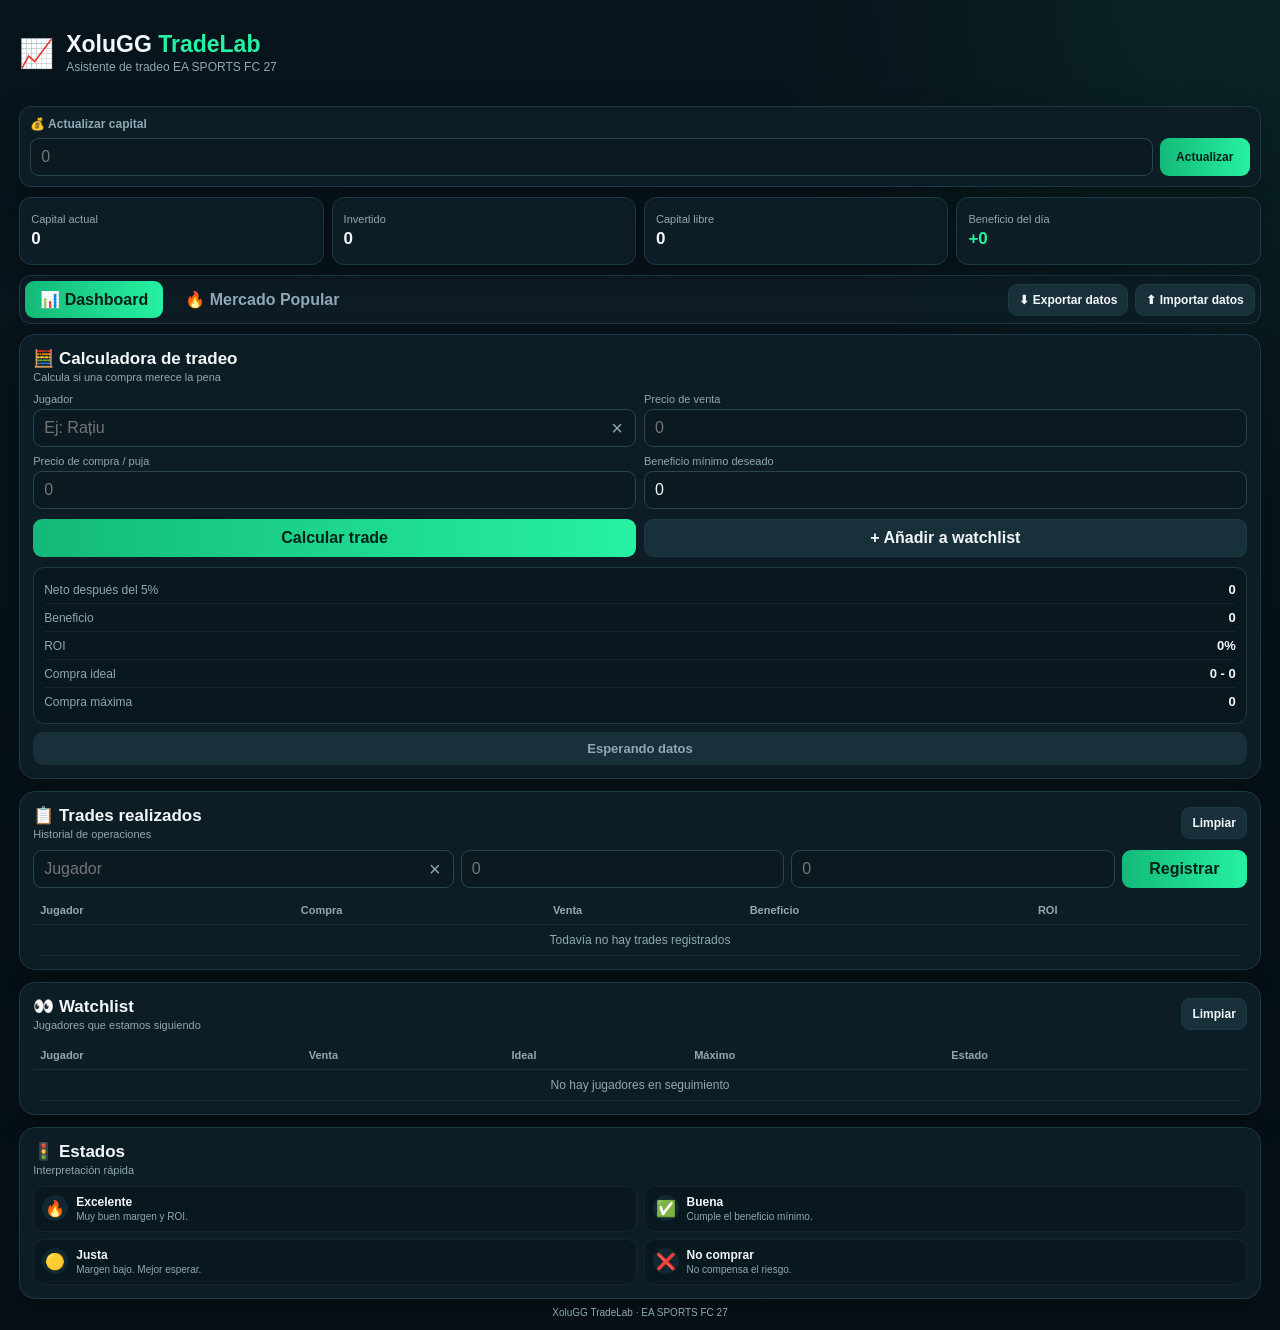
==== index.html @ e6f83484 "Build popular players market catalog" ====
<!DOCTYPE html>
<html lang="es">

<head>
  <meta charset="UTF-8" />

  <meta
    name="viewport"
    content="width=device-width, initial-scale=1.0"
  />

  <title>XoluGG TradeLab</title>

  <link
    rel="stylesheet"
    href="style.css?v=7"
  />
</head>

<body>

  <div class="app">

    <!-- =====================================================
         HEADER
    ====================================================== -->

    <header class="topbar">

      <div class="brand">

        <div class="brand-icon">
          📈
        </div>

        <div>

          <h1>
            XoluGG
            <span>TradeLab</span>
          </h1>

          <p>
            Asistente de tradeo EA SPORTS FC 27
          </p>

        </div>

      </div>


      <div class="topbar-right">

        <!-- CAPITAL RÁPIDO -->

        <div class="quick-capital-card">

          <div class="quick-capital-title">
            💰 Actualizar capital
          </div>

          <div class="quick-capital-form">

            <input
              type="number"
              id="nuevoCapital"
              placeholder="0"
              min="0"
            />

            <button
              id="btnActualizarCapital"
              class="small-primary"
              type="button"
            >
              Actualizar
            </button>

          </div>

        </div>


        <!-- RESUMEN CAPITAL -->

        <div class="capital-summary">

          <div class="summary-card">

            <span class="summary-label">
              Capital actual
            </span>

            <strong id="capitalActual">
              0
            </strong>

          </div>


          <div class="summary-card">

            <span class="summary-label">
              Invertido
            </span>

            <strong id="capitalInvertido">
              0
            </strong>

          </div>


          <div class="summary-card">

            <span class="summary-label">
              Capital libre
            </span>

            <strong id="capitalLibre">
              0
            </strong>

          </div>


          <div class="summary-card profit">

            <span class="summary-label">
              Beneficio del día
            </span>

            <strong id="beneficioDia">
              +0
            </strong>

          </div>

        </div>

      </div>

    </header>


    <!-- =====================================================
         NAVEGACIÓN
    ====================================================== -->

    <nav class="main-navigation">

      <button
        class="nav-tab active"
        data-section="dashboardSection"
        type="button"
      >
        📊 Dashboard
      </button>


      <button
        class="nav-tab"
        data-section="metaPlayersSection"
        type="button"
      >
        🔥 Mercado Popular
      </button>


      <div class="backup-actions">

        <button
          id="btnExportBackup"
          class="small-button"
          type="button"
        >
          ⬇ Exportar datos
        </button>


        <button
          id="btnImportBackup"
          class="small-button"
          type="button"
        >
          ⬆ Importar datos
        </button>


        <input
          type="file"
          id="backupFileInput"
          accept=".json,application/json"
          hidden
        />

      </div>

    </nav>


    <!-- =====================================================
         DASHBOARD
    ====================================================== -->

    <main
      id="dashboardSection"
      class="app-section active-section"
    >

      <div class="dashboard">


        <!-- =================================================
             COLUMNA IZQUIERDA
        ================================================== -->

        <section class="column left-column">


          <!-- CALCULADORA -->

          <section class="panel calculator-panel">

            <div class="panel-title">

              <h2>
                🧮 Calculadora de tradeo
              </h2>

              <span>
                Calcula si una compra merece la pena
              </span>

            </div>


            <div class="form-grid">


              <div class="field">

                <label for="jugador">
                  Jugador
                </label>

                <div class="player-input-wrapper">
                  <input
                  type="text"
                  id="jugador"
                  placeholder="Ej: Rațiu"
                />
                  <button type="button" class="clear-player-button"
                    data-clear-player="jugador" title="Limpiar jugador"
                    aria-label="Limpiar jugador">×</button>
                </div>

              </div>


              <div class="field">

                <label for="precioVenta">
                  Precio de venta
                </label>

                <input
                  type="number"
                  id="precioVenta"
                  placeholder="0"
                  min="0"
                />

              </div>


              <div class="field">

                <label for="precioCompra">
                  Precio de compra / puja
                </label>

                <input
                  type="number"
                  id="precioCompra"
                  placeholder="0"
                  min="0"
                />

              </div>


              <div class="field">

                <label for="beneficioMinimo">
                  Beneficio mínimo deseado
                </label>

                <input
                  type="number"
                  id="beneficioMinimo"
                  value="0"
                  placeholder="0"
                  min="0"
                />

              </div>

            </div>


            <div class="calc-actions">

              <button
                id="btnCalcular"
                class="primary-button"
                type="button"
              >
                Calcular trade
              </button>


              <button
                id="btnAgregarWatchlist"
                class="secondary-button"
                type="button"
              >
                + Añadir a watchlist
              </button>

            </div>


            <!-- RESULTADOS -->

            <div class="results compact-results">

              <div class="result-row">

                <span>
                  Neto después del 5%
                </span>

                <strong id="resultadoNeto">
                  0
                </strong>

              </div>


              <div class="result-row">

                <span>
                  Beneficio
                </span>

                <strong id="resultadoBeneficio">
                  0
                </strong>

              </div>


              <div class="result-row">

                <span>
                  ROI
                </span>

                <strong id="resultadoROI">
                  0%
                </strong>

              </div>


              <div class="result-row">

                <span>
                  Compra ideal
                </span>

                <strong id="resultadoIdeal">
                  0 - 0
                </strong>

              </div>


              <div class="result-row">

                <span>
                  Compra máxima
                </span>

                <strong id="resultadoMaximo">
                  0
                </strong>

              </div>

            </div>


            <div
              id="estadoTrade"
              class="trade-status neutral"
            >
              Esperando datos
            </div>

          </section>


          <!-- HISTORIAL -->

          <section class="panel history-panel">

            <div class="panel-title horizontal">


              <div>

                <h2>
                  📋 Trades realizados
                </h2>

                <span>
                  Historial de operaciones
                </span>

              </div>


              <button
                id="btnLimpiarHistorial"
                class="small-button"
                type="button"
              >
                Limpiar
              </button>

            </div>


            <div class="trade-form compact-trade-form">

              <div class="player-input-wrapper">
                  <input
                type="text"
                id="tradeJugador"
                placeholder="Jugador"
              />
                  <button type="button" class="clear-player-button"
                    data-clear-player="tradeJugador" title="Limpiar jugador"
                    aria-label="Limpiar jugador">×</button>
                </div>


              <input
                type="number"
                id="tradeCompra"
                placeholder="0"
                min="0"
              />


              <input
                type="number"
                id="tradeVenta"
                placeholder="0"
                min="0"
              />


              <button
                id="btnRegistrarTrade"
                class="primary-button"
                type="button"
              >
                Registrar
              </button>

            </div>


            <div class="table-wrapper compact-table">

              <table>

                <thead>

                  <tr>

                    <th>
                      Jugador
                    </th>

                    <th>
                      Compra
                    </th>

                    <th>
                      Venta
                    </th>

                    <th>
                      Beneficio
                    </th>

                    <th>
                      ROI
                    </th>

                    <th></th>

                  </tr>

                </thead>


                <tbody id="historialBody">
                </tbody>

              </table>

            </div>

          </section>

        </section>


        <!-- =================================================
             COLUMNA DERECHA
        ================================================== -->

        <section class="column right-column">


          <!-- WATCHLIST -->

          <section class="panel watchlist-panel">

            <div class="panel-title horizontal">


              <div>

                <h2>
                  👀 Watchlist
                </h2>

                <span>
                  Jugadores que estamos siguiendo
                </span>

              </div>


              <button
                id="btnLimpiarWatchlist"
                class="small-button"
                type="button"
              >
                Limpiar
              </button>

            </div>


            <div class="table-wrapper compact-table">

              <table>

                <thead>

                  <tr>

                    <th>
                      Jugador
                    </th>

                    <th>
                      Venta
                    </th>

                    <th>
                      Ideal
                    </th>

                    <th>
                      Máximo
                    </th>

                    <th>
                      Estado
                    </th>

                    <th></th>

                  </tr>

                </thead>


                <tbody id="watchlistBody">
                </tbody>

              </table>

            </div>

          </section>


          <!-- LEYENDA -->

          <section class="panel legend-panel">

            <div class="panel-title">

              <h2>
                🚦 Estados
              </h2>

              <span>
                Interpretación rápida
              </span>

            </div>


            <div class="legend-grid">


              <div class="legend-item">

                <span class="legend-icon excellent">
                  🔥
                </span>

                <div>

                  <strong>
                    Excelente
                  </strong>

                  <p>
                    Muy buen margen y ROI.
                  </p>

                </div>

              </div>


              <div class="legend-item">

                <span class="legend-icon good">
                  ✅
                </span>

                <div>

                  <strong>
                    Buena
                  </strong>

                  <p>
                    Cumple el beneficio mínimo.
                  </p>

                </div>

              </div>


              <div class="legend-item">

                <span class="legend-icon fair">
                  🟡
                </span>

                <div>

                  <strong>
                    Justa
                  </strong>

                  <p>
                    Margen bajo. Mejor esperar.
                  </p>

                </div>

              </div>


              <div class="legend-item">

                <span class="legend-icon bad">
                  ❌
                </span>

                <div>

                  <strong>
                    No comprar
                  </strong>

                  <p>
                    No compensa el riesgo.
                  </p>

                </div>

              </div>

            </div>

          </section>

        </section>

      </div>

    </main>


    <!-- =====================================================
         JUGADORES META
    ====================================================== -->

    <main
      id="metaPlayersSection"
      class="app-section hidden-section"
    >

      <section class="panel meta-players-panel">


        <!-- HEADER META -->

        <div class="meta-header">


          <div>

            <h2>
              🔥 Mercado Popular FC27
            </h2>

            <p>
              Catálogo de cartas populares con precios de referencia y seguimiento personal.
            </p>

          </div>


          <div class="meta-counter">

            <span>
              Cartas
            </span>

            <strong id="metaPlayersCount">
              0
            </strong>

          </div>

        </div>


        <!-- =================================================
             FILTROS
        ================================================== -->

        <div class="meta-filters">


          <!-- BUSCADOR -->

          <div class="meta-search">

            <label for="metaSearch">
              Buscar jugador
            </label>

            <input
              type="text"
              id="metaSearch"
              placeholder="Ej: Openda, Elanga, Rațiu..."
            />

          </div>


          <!-- POSICIÓN -->

          <div class="meta-filter">

            <label for="metaCategory">
              Posición
            </label>

            <select id="metaCategory">
              <option value="ALL">Todas</option>
              <option value="GK">GK</option>
              <option value="CB">CB</option>
              <option value="LB">LB</option>
              <option value="RB">RB</option>
              <option value="LWB">LWB</option>
              <option value="RWB">RWB</option>
              <option value="CDM">CDM</option>
              <option value="CM">CM</option>
              <option value="CAM">CAM</option>
              <option value="LM">LM</option>
              <option value="RM">RM</option>
              <option value="LW">LW</option>
              <option value="RW">RW</option>
              <option value="CF">CF</option>
              <option value="ST">ST</option>
            </select>

          </div>




          <!-- ORDENAR -->

          <div class="meta-filter">

            <label for="metaSort">
              Ordenar por
            </label>

            <select id="metaSort">
              <option value="popularity-desc">Popularidad: mayor → menor</option>
              <option value="popularity-asc">Popularidad: menor → mayor</option>
              <option value="price-asc">Precio: menor → mayor</option>
              <option value="price-desc">Precio: mayor → menor</option>
              <option value="rating-desc">Rating: mayor → menor</option>
              <option value="ovr-desc">OVR: mayor → menor</option>
              <option value="ovr-asc">OVR: menor → mayor</option>
              <option value="name-asc">Nombre: A → Z</option>
              <option value="name-desc">Nombre: Z → A</option>
              <option value="updated-desc">Actualización: más reciente</option>
            </select>

          </div>


          <!-- PRECIO MÁXIMO -->

          <div class="meta-filter">

            <label for="metaMaxPrice">
              Precio máximo
            </label>

            <input
              type="number"
              id="metaMaxPrice"
              placeholder="0"
              min="0"
            />

          </div>


          <!-- SOLO CON PRECIO -->

          <div class="meta-checkbox-filter">

            <label>

              <input
                type="checkbox"
                id="metaOnlyWithPrice"
              />

              Solo con precio

            </label>

          </div>


          <!-- LIMPIAR -->

          <button
            id="btnClearMetaFilters"
            class="small-button"
            type="button"
          >
            Limpiar filtros
          </button>

        </div>


        <!-- =================================================
             TABLA META
        ================================================== -->

        <div class="table-wrapper meta-table-wrapper">

          <table class="meta-table">

            <thead>
              <tr>
                <th>Jugador</th>
                <th>OVR</th>
                <th>Pos.</th>
                <th>Popularidad</th>
                <th>Rating</th>
                <th>Precio</th>
                <th>Compra ideal</th>
                <th>Máximo</th>
                <th>Actualizado</th>
                <th>Acciones</th>
              </tr>
            </thead>


            <tbody id="metaPlayersBody">

              <tr>

                <td
                  colspan="10"
                  style="
                    text-align:center;
                    color:#8fa8b3;
                  "
                >
                  Cargando cartas populares...
                </td>

              </tr>

            </tbody>

          </table>

        </div>

      </section>

    </main>


    <!-- =====================================================
         FOOTER
    ====================================================== -->

    <footer>

      XoluGG TradeLab
      ·
      EA SPORTS FC 27

    </footer>

  </div>


  <!-- =====================================================
       SCRIPTS
  ====================================================== -->

  <script src="players-data.js?v=1"></script>

  <script src="meta-players.js?v=5"></script>

  <script src="app.js?v=7"></script>


  <!-- =====================================================
       NAVEGACIÓN ENTRE PESTAÑAS
  ====================================================== -->

  <script>

    document.addEventListener(
      "DOMContentLoaded",
      () => {

        const tabs =
          document.querySelectorAll(
            ".nav-tab"
          );


        const sections =
          document.querySelectorAll(
            ".app-section"
          );


        tabs.forEach(
          (tab) => {

            tab.addEventListener(
              "click",
              () => {

                const targetId =
                  tab.dataset.section;


                tabs.forEach(
                  (item) => {

                    item.classList.remove(
                      "active"
                    );

                  }
                );


                sections.forEach(
                  (section) => {

                    section.classList.remove(
                      "active-section"
                    );

                    section.classList.add(
                      "hidden-section"
                    );

                  }
                );


                tab.classList.add(
                  "active"
                );


                const target =
                  document.getElementById(
                    targetId
                  );


                if (target) {

                  target.classList.remove(
                    "hidden-section"
                  );

                  target.classList.add(
                    "active-section"
                  );

                }

              }
            );

          }
        );

      }
    );

  </script>

</body>

</html>
---- style.css ----
:root {
  --bg: #061017;
  --bg-soft: #08171f;

  --panel: #0d1d26;
  --panel-2: #102832;
  --panel-3: #09171f;

  --border: #1a3a46;
  --border-soft: rgba(255, 255, 255, 0.07);

  --text: #f4f7f9;
  --muted: #8fa8b3;

  --green: #27f1a3;
  --green-dark: #13b979;
  --green-soft: rgba(39, 241, 163, 0.1);

  --yellow: #f1c84b;
  --red: #ff6565;
  --blue: #55aaff;

  --shadow: 0 8px 28px rgba(0, 0, 0, 0.24);

  --radius-lg: 16px;
  --radius-md: 12px;
  --radius-sm: 9px;
}


/* =========================================================
   RESET
========================================================= */

* {
  box-sizing: border-box;
}

html {
  scroll-behavior: smooth;
}

html,
body {
  margin: 0;
  padding: 0;
  min-height: 100%;
}

body {
  font-family:
    Inter,
    Arial,
    Helvetica,
    sans-serif;

  background:
    radial-gradient(
      circle at top right,
      rgba(39, 241, 163, 0.075),
      transparent 28%
    ),
    linear-gradient(
      180deg,
      #08141b 0%,
      #061016 100%
    );

  color: var(--text);

  overflow-x: hidden;
}

button,
input,
select {
  font: inherit;
}

button {
  cursor: pointer;
}


/* =========================================================
   APP
========================================================= */

.app {
  width: min(1600px, 97%);
  margin: 0 auto;
  padding: 12px 0 12px;
}


/* =========================================================
   HEADER
========================================================= */

.topbar {
  display: grid;

  grid-template-columns:
    280px
    1fr;

  gap: 12px;

  align-items: stretch;

  margin-bottom: 10px;
}


/* BRAND */

.brand {
  display: flex;

  align-items: center;

  gap: 12px;

  min-height: 82px;
}

.brand-icon {
  font-size: 28px;
}

.brand h1 {
  margin: 0;

  font-size: 23px;

  line-height: 1.05;
}

.brand h1 span {
  color: var(--green);
}

.brand p {
  margin: 4px 0 0;

  color: var(--muted);

  font-size: 12px;
}


/* HEADER RIGHT */

.topbar-right {
  display: grid;

  grid-template-columns:
    230px
    1fr;

  gap: 10px;
}


/* CAPITAL QUICK UPDATE */

.quick-capital-card {
  background: var(--panel);

  border: 1px solid var(--border);

  border-radius: var(--radius-md);

  padding: 10px;

  box-shadow: var(--shadow);

  display: flex;

  flex-direction: column;

  justify-content: center;
}

.quick-capital-title {
  font-size: 12px;

  color: var(--muted);

  font-weight: 700;

  margin-bottom: 7px;
}

.quick-capital-form {
  display: grid;

  grid-template-columns:
    1fr
    90px;

  gap: 7px;
}


/* CAPITAL SUMMARY */

.capital-summary {
  display: grid;

  grid-template-columns:
    repeat(4, minmax(115px, 1fr));

  gap: 8px;
}

.summary-card {
  background: var(--panel);

  border: 1px solid var(--border);

  border-radius: var(--radius-md);

  padding: 9px 11px;

  box-shadow: var(--shadow);

  min-height: 68px;

  display: flex;

  flex-direction: column;

  justify-content: center;
}

.summary-label {
  color: var(--muted);

  font-size: 11px;

  margin-bottom: 4px;
}

.summary-card strong {
  font-size: 17px;
}

.summary-card.profit strong {
  color: var(--green);
}


/* =========================================================
   MAIN NAVIGATION
========================================================= */

.main-navigation {
  display: flex;

  align-items: center;

  gap: 7px;

  margin-bottom: 10px;

  padding: 5px;

  border-radius: 12px;

  background: rgba(13, 29, 38, 0.88);

  border: 1px solid var(--border);
}

.nav-tab {
  border: 0;

  background: transparent;

  color: var(--muted);

  padding: 9px 15px;

  border-radius: 9px;

  font-weight: 700;

  transition:
    background 0.2s ease,
    color 0.2s ease,
    transform 0.2s ease;
}

.nav-tab:hover {
  color: var(--text);

  background: rgba(255, 255, 255, 0.04);
}

.nav-tab.active {
  color: #032116;

  background:
    linear-gradient(
      90deg,
      var(--green-dark),
      var(--green)
    );
}


/* =========================================================
   SECTIONS
========================================================= */

.app-section {
  width: 100%;
}

.hidden-section {
  display: none;
}

.active-section {
  display: block;
}


/* =========================================================
   DASHBOARD
========================================================= */

.dashboard {
  display: grid;

  grid-template-columns:
    1fr
    1.18fr;

  gap: 12px;
}

.column {
  display: grid;

  gap: 12px;

  align-content: start;
}


/* =========================================================
   PANELS
========================================================= */

.panel {
  background:
    rgba(13, 29, 38, 0.97);

  border:
    1px solid var(--border);

  border-radius:
    var(--radius-lg);

  padding: 13px;

  box-shadow:
    var(--shadow);
}

.panel-title {
  margin-bottom: 10px;
}

.panel-title.horizontal {
  display: flex;

  justify-content: space-between;

  align-items: center;

  gap: 10px;
}

.panel-title h2 {
  margin: 0;

  font-size: 17px;
}

.panel-title span {
  display: block;

  margin-top: 2px;

  color: var(--muted);

  font-size: 11px;
}


/* =========================================================
   FORM ELEMENTS
========================================================= */

.form-grid {
  display: grid;

  grid-template-columns:
    1fr
    1fr;

  gap: 8px;
}

.field {
  display: flex;

  flex-direction: column;

  gap: 4px;
}

.field label {
  font-size: 11px;

  color: var(--muted);
}

input,
select {
  width: 100%;

  height: 38px;

  padding: 8px 10px;

  border-radius: var(--radius-sm);

  border:
    1px solid #284652;

  background:
    #0b1921;

  color:
    var(--text);

  outline:
    none;

  transition:
    border 0.2s ease,
    box-shadow 0.2s ease;
}

input:focus,
select:focus {
  border-color:
    var(--green);

  box-shadow:
    0 0 0 3px rgba(39, 241, 163, 0.08);
}

select option {
  background:
    #0b1921;

  color:
    var(--text);
}


/* =========================================================
   BUTTONS
========================================================= */

.primary-button,
.secondary-button,
.small-button,
.small-primary {
  border: 0;

  border-radius:
    var(--radius-sm);

  font-weight: 700;

  transition:
    opacity 0.2s ease,
    transform 0.15s ease;
}

.primary-button:hover,
.secondary-button:hover,
.small-button:hover,
.small-primary:hover {
  opacity: 0.92;
}

.primary-button:active,
.secondary-button:active,
.small-button:active,
.small-primary:active {
  transform: scale(0.98);
}


.primary-button {
  background:
    linear-gradient(
      90deg,
      var(--green-dark),
      var(--green)
    );

  color:
    #032116;

  min-height:
    38px;

  padding:
    8px 12px;
}


.secondary-button {
  background:
    #17303a;

  color:
    var(--text);

  border:
    1px solid var(--border);

  min-height:
    38px;

  padding:
    8px 12px;
}


.small-button {
  background:
    #17303a;

  color:
    var(--text);

  border:
    1px solid var(--border);

  min-height:
    32px;

  padding:
    6px 10px;

  font-size:
    12px;
}


.small-primary {
  background:
    linear-gradient(
      90deg,
      var(--green-dark),
      var(--green)
    );

  color:
    #032116;

  min-height:
    38px;

  padding:
    7px 9px;

  font-size:
    12px;
}


/* =========================================================
   CALCULATOR
========================================================= */

.calc-actions {
  display: grid;

  grid-template-columns:
    1fr
    1fr;

  gap: 8px;

  margin-top: 10px;
}

.results {
  margin-top: 10px;

  background:
    var(--panel-3);

  border:
    1px solid var(--border);

  border-radius:
    11px;

  padding:
    8px 10px;
}

.result-row {
  display: flex;

  justify-content: space-between;

  align-items: center;

  gap: 15px;

  padding: 6px 0;

  border-bottom:
    1px solid rgba(255, 255, 255, 0.05);

  font-size:
    12px;
}

.result-row:last-child {
  border-bottom:
    0;
}

.result-row span {
  color:
    var(--muted);
}

.result-row strong {
  font-size:
    13px;
}


/* STATUS */

.trade-status {
  margin-top: 8px;

  padding: 9px;

  text-align: center;

  border-radius:
    10px;

  font-size:
    13px;

  font-weight:
    800;
}

.trade-status.neutral {
  background:
    #17303a;

  color:
    var(--muted);
}

.trade-status.excellent {
  background:
    rgba(39, 241, 163, 0.12);

  color:
    var(--green);

  border:
    1px solid rgba(39, 241, 163, 0.4);
}

.trade-status.good {
  background:
    rgba(72, 222, 147, 0.1);

  color:
    #58e59e;

  border:
    1px solid rgba(72, 222, 147, 0.35);
}

.trade-status.fair {
  background:
    rgba(241, 200, 75, 0.1);

  color:
    var(--yellow);

  border:
    1px solid rgba(241, 200, 75, 0.35);
}

.trade-status.bad {
  background:
    rgba(255, 101, 101, 0.1);

  color:
    var(--red);

  border:
    1px solid rgba(255, 101, 101, 0.35);
}


/* =========================================================
   TABLES
========================================================= */

.table-wrapper {
  width: 100%;

  overflow-x: auto;
}

.compact-table {
  max-height: 245px;

  overflow-y: auto;

  border-radius:
    9px;
}

table {
  width: 100%;

  border-collapse: collapse;

  min-width: 530px;
}

th,
td {
  text-align: left;

  padding: 8px 7px;

  border-bottom:
    1px solid var(--border-soft);

  font-size: 12px;

  white-space: nowrap;
}

th {
  color:
    var(--muted);

  font-size:
    11px;

  background:
    #0d1d26;

  position: sticky;

  top: 0;

  z-index: 2;
}

tbody tr {
  transition:
    background 0.15s ease;
}

tbody tr:hover {
  background:
    rgba(39, 241, 163, 0.035);
}


/* =========================================================
   HISTORY
========================================================= */

.compact-trade-form {
  display: grid;

  grid-template-columns:
    1.3fr
    1fr
    1fr
    125px;

  gap: 7px;

  margin-bottom:
    8px;
}


/* =========================================================
   LEGEND
========================================================= */

.legend-grid {
  display: grid;

  grid-template-columns:
    1fr
    1fr;

  gap:
    7px;
}

.legend-item {
  display: flex;

  align-items: flex-start;

  gap:
    8px;

  padding:
    8px;

  border-radius:
    10px;

  border:
    1px solid rgba(255, 255, 255, 0.05);

  background:
    var(--panel-3);
}

.legend-icon {
  width:
    26px;

  height:
    26px;

  display:
    grid;

  place-items:
    center;

  background:
    #102832;

  border-radius:
    50%;

  flex-shrink:
    0;
}

.legend-item strong {
  display:
    block;

  font-size:
    12px;

  margin-bottom:
    1px;
}

.legend-item p {
  margin:
    0;

  color:
    var(--muted);

  font-size:
    10px;

  line-height:
    1.3;
}


/* =========================================================
   META PLAYERS
========================================================= */

.meta-players-panel {
  min-height:
    calc(100vh - 160px);
}


/* HEADER */

.meta-header {
  display:
    flex;

  align-items:
    center;

  justify-content:
    space-between;

  gap:
    15px;

  margin-bottom:
    12px;
}

.meta-header h2 {
  margin:
    0;

  font-size:
    20px;
}

.meta-header p {
  margin:
    3px 0 0;

  color:
    var(--muted);

  font-size:
    12px;
}


/* COUNTER */

.meta-counter {
  min-width:
    100px;

  padding:
    8px 12px;

  border-radius:
    10px;

  background:
    var(--panel-3);

  border:
    1px solid var(--border);

  text-align:
    center;
}

.meta-counter span {
  display:
    block;

  color:
    var(--muted);

  font-size:
    10px;
}

.meta-counter strong {
  display:
    block;

  margin-top:
    2px;

  font-size:
    18px;

  color:
    var(--green);
}


/* FILTERS */

.meta-filters {
  display:
    grid;

  grid-template-columns:
    minmax(220px, 1.6fr)
    140px
    140px
    145px
    auto
    110px;

  gap:
    8px;

  align-items:
    end;

  padding:
    10px;

  margin-bottom:
    10px;

  border-radius:
    11px;

  background:
    var(--panel-3);

  border:
    1px solid var(--border);
}

.meta-search,
.meta-filter {
  display:
    flex;

  flex-direction:
    column;

  gap:
    4px;
}

.meta-search label,
.meta-filter label {
  color:
    var(--muted);

  font-size:
    10px;
}

.meta-checkbox-filter {
  display:
    flex;

  align-items:
    center;

  height:
    38px;

  padding:
    0 6px;
}

.meta-checkbox-filter label {
  display:
    flex;

  align-items:
    center;

  gap:
    6px;

  color:
    var(--muted);

  font-size:
    11px;

  cursor:
    pointer;
}

.meta-checkbox-filter input {
  width:
    15px;

  height:
    15px;
}


/* META TABLE */

.meta-table-wrapper {
  max-height:
    calc(100vh - 300px);

  overflow:
    auto;

  border:
    1px solid var(--border);

  border-radius:
    10px;
}

.meta-table {
  min-width:
    950px;
}

.meta-table td {
  padding:
    9px 8px;
}

.meta-table th {
  padding:
    8px;
}


/* =========================================================
   META BADGES
========================================================= */

.meta-priority {
  display:
    inline-flex;

  align-items:
    center;

  min-width:
    60px;

  font-size:
    12px;
}

.meta-position {
  display:
    inline-flex;

  align-items:
    center;

  justify-content:
    center;

  min-width:
    38px;

  padding:
    4px 7px;

  background:
    #142832;

  border:
    1px solid #294652;

  border-radius:
    6px;

  font-size:
    10px;

  font-weight:
    700;
}


/* PLAYER NAME */

.meta-player-name {
  display:
    flex;

  flex-direction:
    column;

  gap:
    2px;
}

.meta-player-name strong {
  font-size:
    12px;
}

.meta-player-name span {
  color:
    var(--muted);

  font-size:
    9px;
}


/* PRICE */

.meta-price {
  font-weight:
    700;
}

.meta-price.available {
  color:
    var(--green);
}

.meta-price.empty {
  color:
    var(--muted);
}


/* =========================================================
   PRICE FRESHNESS
========================================================= */

.price-freshness {
  display:
    inline-flex;

  align-items:
    center;

  gap:
    4px;

  padding:
    3px 6px;

  border-radius:
    6px;

  font-size:
    9px;

  font-weight:
    700;
}

.price-freshness.fresh {
  background:
    rgba(39, 241, 163, 0.1);

  color:
    var(--green);
}

.price-freshness.warning {
  background:
    rgba(241, 200, 75, 0.1);

  color:
    var(--yellow);
}

.price-freshness.old {
  background:
    rgba(255, 101, 101, 0.1);

  color:
    var(--red);
}

.price-freshness.unknown {
  background:
    #17303a;

  color:
    var(--muted);
}


/* =========================================================
   META ACTION BUTTONS
========================================================= */

.meta-action-btn {
  border:
    1px solid rgba(39, 241, 163, 0.25);

  background:
    rgba(39, 241, 163, 0.08);

  color:
    var(--green);

  border-radius:
    7px;

  padding:
    5px 8px;

  font-size:
    10px;

  font-weight:
    700;

  white-space:
    nowrap;
}

.meta-action-btn:hover {
  background:
    rgba(39, 241, 163, 0.15);
}


/* =========================================================
   POSITIVE / NEGATIVE
========================================================= */

.positive {
  color:
    var(--green);
}

.negative {
  color:
    var(--red);
}


/* REMOVE BUTTON */

.remove-button {
  border:
    0;

  background:
    transparent;

  color:
    var(--red);

  font-size:
    17px;
}


/* =========================================================
   SCROLLBARS
========================================================= */

::-webkit-scrollbar {
  width:
    8px;

  height:
    8px;
}

::-webkit-scrollbar-track {
  background:
    #08141b;
}

::-webkit-scrollbar-thumb {
  background:
    #21414d;

  border-radius:
    10px;
}

::-webkit-scrollbar-thumb:hover {
  background:
    #2b5967;
}


/* =========================================================
   FOOTER
========================================================= */

footer {
  text-align:
    center;

  color:
    var(--muted);

  padding:
    8px 0 0;

  font-size:
    10px;
}


/* =========================================================
   RESPONSIVE
========================================================= */

@media (max-width: 1300px) {

  .topbar {
    grid-template-columns:
      1fr;
  }

  .topbar-right {
    grid-template-columns:
      1fr;
  }

  .capital-summary {
    grid-template-columns:
      repeat(4, 1fr);
  }

  .dashboard {
    grid-template-columns:
      1fr;
  }

  .meta-filters {
    grid-template-columns:
      repeat(3, 1fr);
  }

}


@media (max-width: 850px) {

  .app {
    width:
      96%;
  }

  .capital-summary {
    grid-template-columns:
      repeat(2, 1fr);
  }

  .quick-capital-form,
  .form-grid,
  .calc-actions,
  .compact-trade-form,
  .legend-grid {
    grid-template-columns:
      1fr;
  }

  .meta-filters {
    grid-template-columns:
      1fr
      1fr;
  }

  .main-navigation {
    overflow-x:
      auto;
  }

}


@media (max-width: 550px) {

  .capital-summary,
  .meta-filters {
    grid-template-columns:
      1fr;
  }

  .brand h1 {
    font-size:
      20px;
  }

  .meta-header {
    align-items:
      flex-start;

    flex-direction:
      column;
  }

}

/* =========================================================
   BACKUP
========================================================= */

.backup-actions {
  margin-left: auto;

  display: flex;

  align-items: center;

  gap: 7px;
}

@media (max-width: 850px) {
  .backup-actions {
    margin-left: 0;
  }
}

/* =========================================================
   COPIAR JUGADOR
========================================================= */

.meta-player-name-row {
  display: flex;
  align-items: center;
  gap: 6px;
}

.copy-player-button {
  border: 0;
  background: transparent;
  color: var(--muted);

  padding: 3px 5px;

  border-radius: 6px;

  font-size: 12px;

  cursor: pointer;

  transition:
    background 0.15s ease,
    color 0.15s ease;
}

.copy-player-button:hover {
  background: rgba(39, 241, 163, 0.1);
  color: var(--green);
}

.copy-player-button.copied {
  color: var(--green);
  background: rgba(39, 241, 163, 0.1);
}

/* Mercado Popular: controles compactos dentro de la tabla existente. */
.popular-price-editor,
.popular-actions {
  display: flex;
  align-items: center;
  gap: 5px;
}

.popular-price-editor .meta-price-input {
  width: 90px;
  height: 30px;
  padding: 4px 6px;
  font-size: 11px;
}

.popular-price-source {
  display: block;
  margin-top: 3px;
  color: var(--muted);
  font-size: 9px;
}

/* Limpieza del nombre sin afectar los otros campos. */
.player-input-wrapper {
  position: relative;
  min-width: 0;
}

.player-input-wrapper input {
  padding-right: 34px;
}

.clear-player-button {
  position: absolute;
  right: 5px;
  top: 50%;
  transform: translateY(-50%);
  width: 28px;
  height: 28px;
  padding: 0;
  border: 0;
  border-radius: var(--radius-sm);
  background: transparent;
  color: var(--muted);
  font-size: 20px;
  cursor: pointer;
}

.clear-player-button:hover,
.clear-player-button:focus-visible {
  color: var(--text);
  background: var(--panel-3);
}

.clear-player-button:focus-visible {
  outline: 2px solid var(--green);
  outline-offset: 1px;
}
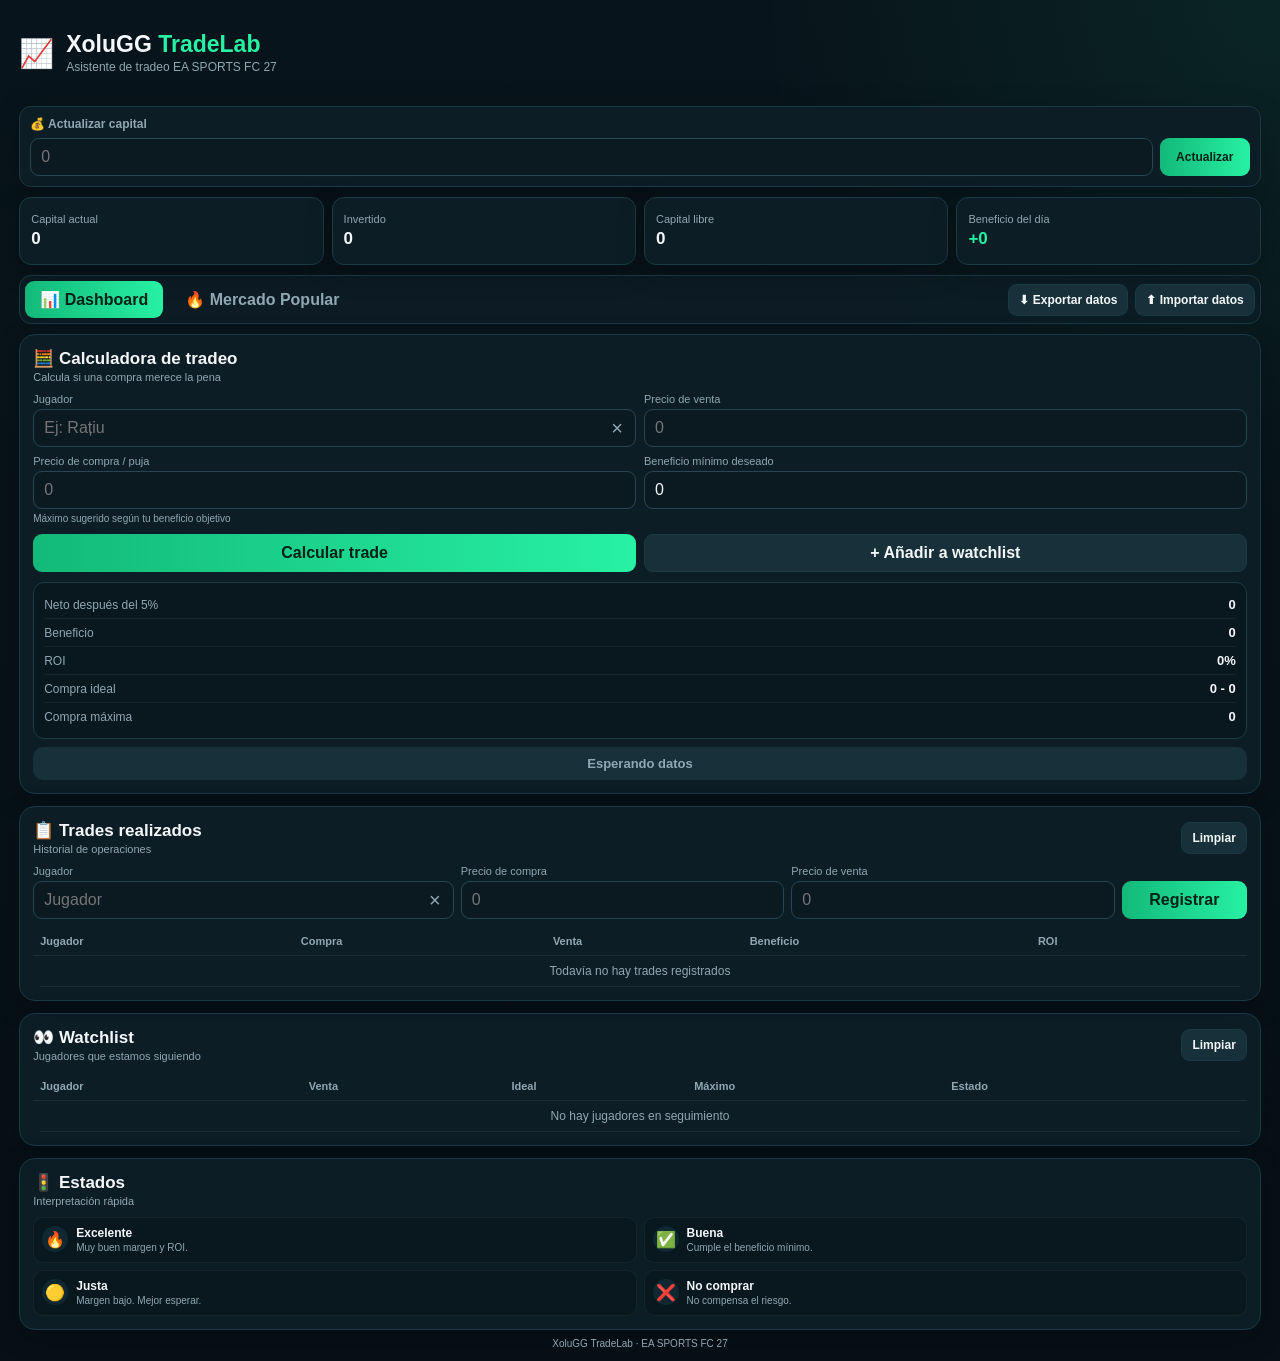
==== commit f22e8bd7: "Complete Mercado Popular trading experience" ====
--- a/index.html
+++ b/index.html
@@ -13,7 +13,7 @@
 
   <link
     rel="stylesheet"
-    href="style.css?v=7"
+    href="style.css?v=10"
   />
 </head>
 
@@ -283,9 +283,11 @@
                 <input
                   type="number"
                   id="precioCompra"
+                  aria-describedby="purchasePriceHint"
                   placeholder="0"
                   min="0"
                 />
+                <small id="purchasePriceHint" class="field-hint">Máximo sugerido según tu beneficio objetivo</small>
 
               </div>
 
@@ -445,7 +447,9 @@
 
             <div class="trade-form compact-trade-form">
 
-              <div class="player-input-wrapper">
+              <div class="field">
+                <label for="tradeJugador">Jugador</label>
+                <div class="player-input-wrapper">
                   <input
                 type="text"
                 id="tradeJugador"
@@ -455,22 +459,29 @@
                     data-clear-player="tradeJugador" title="Limpiar jugador"
                     aria-label="Limpiar jugador">×</button>
                 </div>
-
-
-              <input
+              </div>
+
+
+              <div class="field">
+                <label for="tradeCompra">Precio de compra</label>
+                <input
                 type="number"
                 id="tradeCompra"
                 placeholder="0"
                 min="0"
               />
-
-
-              <input
+              </div>
+
+
+              <div class="field">
+                <label for="tradeVenta">Precio de venta</label>
+                <input
                 type="number"
                 id="tradeVenta"
                 placeholder="0"
                 min="0"
               />
+              </div>
 
 
               <button
@@ -847,6 +858,9 @@
               <option value="ovr-asc">OVR: menor → mayor</option>
               <option value="name-asc">Nombre: A → Z</option>
               <option value="name-desc">Nombre: Z → A</option>
+              <option value="pac-desc">PAC: mayor → menor</option>
+              <option value="skills-desc">Skills: mayor → menor</option>
+              <option value="weakfoot-desc">Weak Foot: mayor → menor</option>
               <option value="updated-desc">Actualización: más reciente</option>
             </select>
 
@@ -905,6 +919,30 @@
         <!-- =================================================
              TABLA META
         ================================================== -->
+
+<div class="popular-quick-prices" role="group" aria-label="Precios rápidos">
+<button type="button" class="small-button" data-popular-price-limit="2000" aria-pressed="false" title="Precio inferior a 2000">&lt; 2K</button>
+<button type="button" class="small-button" data-popular-price-limit="5000" aria-pressed="false" title="Precio inferior a 5000">&lt; 5K</button>
+<button type="button" class="small-button" data-popular-price-limit="10000" aria-pressed="false" title="Precio inferior a 10000">&lt; 10K</button>
+<button type="button" class="small-button" data-popular-price-limit="20000" aria-pressed="false" title="Precio inferior a 20000">&lt; 20K</button>
+</div>
+<details class="popular-advanced-filters">
+<summary>Filtros avanzados</summary>
+<div class="popular-advanced-grid">
+<div class="meta-filter"><label for="popularMinOvr">OVR mínimo</label><input type="number" id="popularMinOvr" min="0" max="99" step="1" placeholder="0"></div>
+<div class="meta-filter"><label for="popularMaxOvr">OVR máximo</label><input type="number" id="popularMaxOvr" min="0" max="99" step="1" placeholder="0"></div>
+<div class="meta-filter"><label for="popularMinPac">PAC mínimo</label><input type="number" id="popularMinPac" min="0" max="99" step="1" placeholder="0"></div>
+<div class="meta-filter"><label for="popularMinRating">Rating mínimo</label><input type="number" id="popularMinRating" min="0"  step="0.1" placeholder="0"></div>
+<div class="meta-filter"><label for="popularMinPopularity">Popularidad mínima</label><input type="number" id="popularMinPopularity" min="0"  step="1" placeholder="0"></div>
+<div class="meta-filter"><label for="popularMinSkills">Skills mínimo</label><select id="popularMinSkills"><option value="">Todas</option><option value="3">3+</option><option value="4">4+</option><option value="5">5</option></select></div>
+<div class="meta-filter"><label for="popularMinWeakFoot">Weak Foot mínimo</label><select id="popularMinWeakFoot"><option value="">Todas</option><option value="3">3+</option><option value="4">4+</option><option value="5">5</option></select></div>
+</div>
+<div class="popular-advanced-checks">
+<label><input type="checkbox" id="popularOnlyAffordable"> Solo asequibles con mi capital</label>
+<label><input type="checkbox" id="popularOnlyManual"> Solo actualizados por mí</label>
+<label><input type="checkbox" id="popularOnlyReference"> Solo con precio de referencia</label>
+</div>
+</details>
 
         <div class="table-wrapper meta-table-wrapper">
 
@@ -976,7 +1014,7 @@
 
   <script src="meta-players.js?v=5"></script>
 
-  <script src="app.js?v=7"></script>
+  <script src="app.js?v=10"></script>
 
 
   <!-- =====================================================
--- a/style.css
+++ b/style.css
@@ -1612,3 +1612,107 @@
   outline: 2px solid var(--green);
   outline-offset: 1px;
 }
+
+/* Detalle de carta: limitado al ancho visible, sin ensanchar la tabla. */
+.popular-actions { flex-wrap: wrap; }
+.meta-table .popular-detail-row > td {
+  padding: 0;
+  white-space: normal;
+  background: var(--panel-3);
+  border-bottom: 1px solid var(--border);
+}
+.popular-detail-panel {
+  box-sizing: border-box;
+  width: min(100%, calc(100vw - 80px));
+  padding: 14px;
+  border-left: 3px solid var(--green);
+  overflow-wrap: anywhere;
+}
+.popular-detail-grid {
+  display: grid;
+  grid-template-columns: repeat(4, minmax(0, 1fr));
+  gap: 10px 16px;
+  margin: 0;
+}
+.popular-detail-field dt,
+.popular-stat span {
+  color: var(--muted);
+  font-size: 10px;
+}
+.popular-detail-field dd {
+  margin: 3px 0 0;
+  font-size: 12px;
+}
+.popular-detail-stats {
+  display: grid;
+  grid-template-columns: repeat(6, minmax(0, 1fr));
+  gap: 8px;
+  margin: 12px 0;
+}
+.popular-stat {
+  display: grid;
+  gap: 4px;
+  padding: 8px;
+  text-align: center;
+  background: var(--panel);
+  border: 1px solid var(--border);
+  border-radius: var(--radius-sm);
+}
+.popular-detail-prices {
+  margin-top: 12px;
+  padding-top: 12px;
+  border-top: 1px solid var(--border);
+}
+@media (max-width: 700px) {
+  .popular-detail-panel { width: min(100%, calc(100vw - 48px)); padding: 10px; }
+  .popular-detail-grid { grid-template-columns: repeat(2, minmax(0, 1fr)); }
+  .popular-detail-stats { grid-template-columns: repeat(3, minmax(0, 1fr)); }
+}
+
+.popular-quick-prices { display: flex; gap: 6px; flex-wrap: wrap; margin-bottom: 8px; }
+.popular-quick-prices .active { color: #0b1921; border-color: var(--green); background: var(--green); font-weight: 700; }
+.popular-advanced-filters { margin-bottom: 10px; padding: 8px 10px; background: var(--panel-3); border: 1px solid var(--border); border-radius: 10px; }
+.popular-advanced-filters summary { cursor: pointer; color: var(--muted); font-size: 12px; }
+.popular-advanced-grid { display: grid; grid-template-columns: repeat(7, minmax(0, 1fr)); gap: 8px; margin-top: 10px; }
+.popular-advanced-checks { display: flex; flex-wrap: wrap; gap: 8px 16px; margin-top: 10px; }
+.popular-advanced-checks label { display: flex; align-items: center; gap: 6px; font-size: 11px; color: var(--muted); }
+.popular-advanced-checks input { width: 15px; height: 15px; }
+@media (max-width: 900px) { .popular-advanced-grid { grid-template-columns: repeat(4, minmax(0, 1fr)); } }
+@media (max-width: 600px) { .popular-advanced-grid { grid-template-columns: repeat(2, minmax(0, 1fr)); } }
+
+.field-hint { color: var(--muted); font-size: 10px; }
+.compact-trade-form { align-items: end; }
+
+
+/* Sugerencias compartidas por los campos Jugador. */
+.player-suggestions {
+  position: absolute;
+  z-index: 30;
+  top: calc(100% + 4px);
+  left: 0;
+  right: 0;
+  max-height: 260px;
+  overflow-y: auto;
+  overflow-x: hidden;
+  overscroll-behavior: contain;
+  background: var(--panel-3);
+  color: var(--text);
+  border: 1px solid var(--muted);
+  border-radius: var(--radius-sm);
+  box-shadow: 0 8px 24px #0006;
+}
+
+.player-suggestions [role="option"] {
+  padding: 9px 12px;
+  min-height: 36px;
+  overflow-wrap: anywhere;
+  cursor: pointer;
+}
+
+.player-suggestions [role="option"]:hover,
+.player-suggestions [aria-selected="true"] {
+  background: var(--panel);
+  color: var(--green);
+  outline: 1px solid var(--green);
+  outline-offset: -1px;
+}
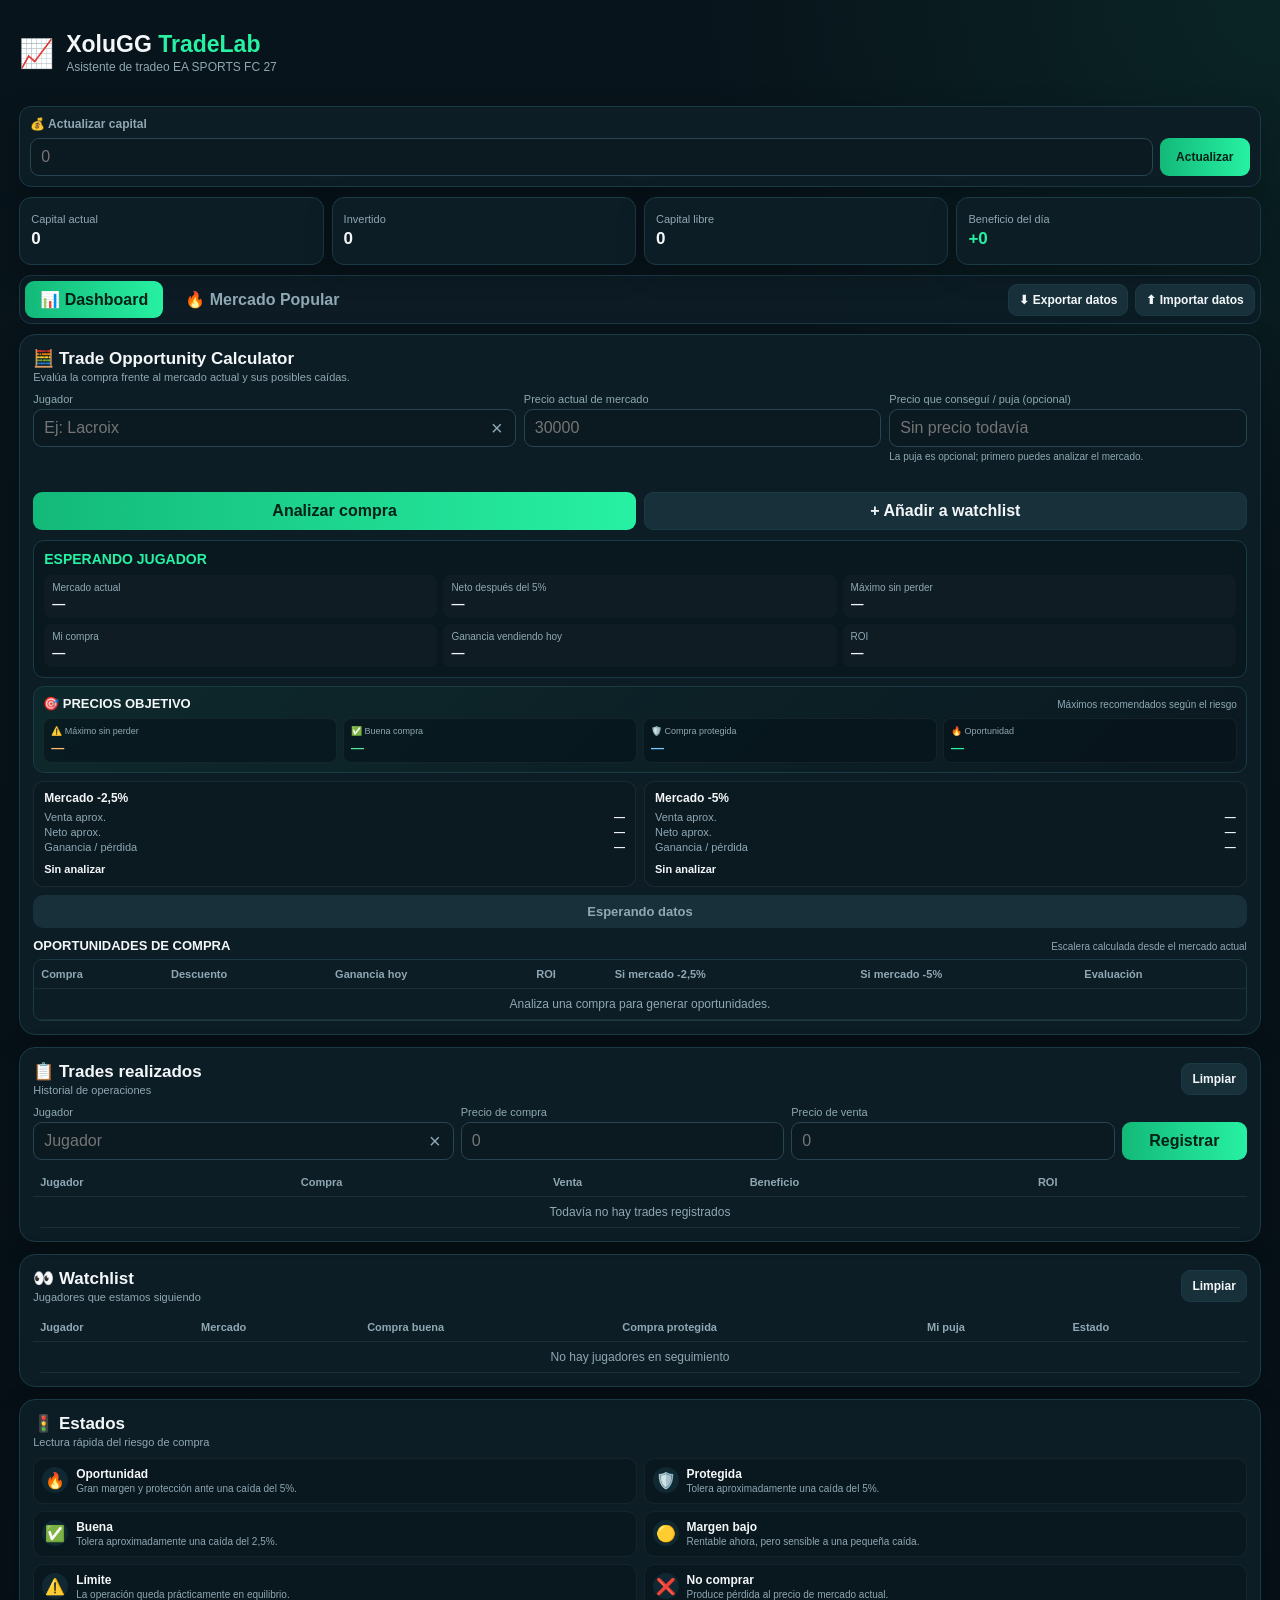
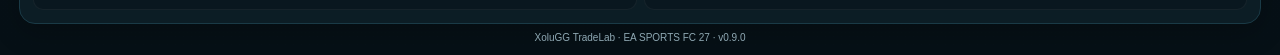
==== commit e3505f3f: "Redesign trade opportunity calculator" ====
--- a/index.html
+++ b/index.html
@@ -13,7 +13,7 @@
 
   <link
     rel="stylesheet"
-    href="style.css?v=10"
+    href="style.css?v=11"
   />
 </head>
 
@@ -223,192 +223,161 @@
           <section class="panel calculator-panel">
 
             <div class="panel-title">
-
-              <h2>
-                🧮 Calculadora de tradeo
-              </h2>
-
-              <span>
-                Calcula si una compra merece la pena
-              </span>
-
-            </div>
-
-
-            <div class="form-grid">
-
+              <h2>🧮 Trade Opportunity Calculator</h2>
+              <span>Evalúa la compra frente al mercado actual y sus posibles caídas.</span>
+            </div>
+
+            <div class="form-grid calculator-form-grid">
 
               <div class="field">
-
-                <label for="jugador">
-                  Jugador
-                </label>
-
+                <label for="jugador">Jugador</label>
                 <div class="player-input-wrapper">
-                  <input
-                  type="text"
-                  id="jugador"
-                  placeholder="Ej: Rațiu"
-                />
+                  <input type="text" id="jugador" placeholder="Ej: Lacroix" />
                   <button type="button" class="clear-player-button"
                     data-clear-player="jugador" title="Limpiar jugador"
                     aria-label="Limpiar jugador">×</button>
                 </div>
-
-              </div>
-
+              </div>
 
               <div class="field">
-
-                <label for="precioVenta">
-                  Precio de venta
-                </label>
-
-                <input
-                  type="number"
-                  id="precioVenta"
-                  placeholder="0"
-                  min="0"
-                />
-
-              </div>
-
+                <label for="precioVenta">Precio actual de mercado</label>
+                <input type="number" id="precioVenta" placeholder="30000" min="0" />
+              </div>
 
               <div class="field">
-
-                <label for="precioCompra">
-                  Precio de compra / puja
-                </label>
-
-                <input
-                  type="number"
-                  id="precioCompra"
-                  aria-describedby="purchasePriceHint"
-                  placeholder="0"
-                  min="0"
-                />
-                <small id="purchasePriceHint" class="field-hint">Máximo sugerido según tu beneficio objetivo</small>
-
-              </div>
-
-
-              <div class="field">
-
-                <label for="beneficioMinimo">
-                  Beneficio mínimo deseado
-                </label>
-
-                <input
-                  type="number"
-                  id="beneficioMinimo"
-                  value="0"
-                  placeholder="0"
-                  min="0"
-                />
-
-              </div>
-
-            </div>
-
+                <label for="precioCompra">Precio que conseguí / puja (opcional)</label>
+                <input type="number" id="precioCompra" placeholder="Sin precio todavía"
+                  min="0" aria-describedby="purchaseTargetsHint" />
+                <small id="purchaseTargetsHint" class="field-hint">
+                  La puja es opcional; primero puedes analizar el mercado.
+                </small>
+              </div>
+
+            </div>
+
+            <p id="calculatorMessage" class="calculator-message"
+              aria-live="polite"></p>
 
             <div class="calc-actions">
-
-              <button
-                id="btnCalcular"
-                class="primary-button"
-                type="button"
-              >
-                Calcular trade
+              <button id="btnCalcular" class="primary-button" type="button">
+                Analizar compra
               </button>
-
-
-              <button
-                id="btnAgregarWatchlist"
-                class="secondary-button"
-                type="button"
-              >
+              <button id="btnAgregarWatchlist" class="secondary-button" type="button">
                 + Añadir a watchlist
               </button>
-
-            </div>
-
-
-            <!-- RESULTADOS -->
-
-            <div class="results compact-results">
-
-              <div class="result-row">
-
-                <span>
-                  Neto después del 5%
-                </span>
-
-                <strong id="resultadoNeto">
-                  0
-                </strong>
-
-              </div>
-
-
-              <div class="result-row">
-
-                <span>
-                  Beneficio
-                </span>
-
-                <strong id="resultadoBeneficio">
-                  0
-                </strong>
-
-              </div>
-
-
-              <div class="result-row">
-
-                <span>
-                  ROI
-                </span>
-
-                <strong id="resultadoROI">
-                  0%
-                </strong>
-
-              </div>
-
-
-              <div class="result-row">
-
-                <span>
-                  Compra ideal
-                </span>
-
-                <strong id="resultadoIdeal">
-                  0 - 0
-                </strong>
-
-              </div>
-
-
-              <div class="result-row">
-
-                <span>
-                  Compra máxima
-                </span>
-
-                <strong id="resultadoMaximo">
-                  0
-                </strong>
-
-              </div>
-
-            </div>
-
-
-            <div
-              id="estadoTrade"
-              class="trade-status neutral"
-            >
+            </div>
+
+            <div class="trade-summary">
+              <h3 id="resultadoJugador">Esperando jugador</h3>
+
+              <div class="summary-grid">
+                <div class="summary-item">
+                  <span>Mercado actual</span>
+                  <strong id="resultadoMercado">—</strong>
+                </div>
+                <div class="summary-item">
+                  <span>Neto después del 5%</span>
+                  <strong id="resultadoNeto">—</strong>
+                </div>
+                <div class="summary-item">
+                  <span>Máximo sin perder</span>
+                  <strong id="resultadoEquilibrio">—</strong>
+                </div>
+                <div class="summary-item">
+                  <span>Mi compra</span>
+                  <strong id="resultadoCompra">—</strong>
+                </div>
+                <div class="summary-item">
+                  <span>Ganancia vendiendo hoy</span>
+                  <strong id="resultadoBeneficio">—</strong>
+                </div>
+                <div class="summary-item">
+                  <span>ROI</span>
+                  <strong id="resultadoROI">—</strong>
+                </div>
+              </div>
+            </div>
+
+            <section class="target-prices" aria-labelledby="targetPricesTitle">
+              <div class="target-prices-heading">
+                <h3 id="targetPricesTitle">🎯 Precios objetivo</h3>
+                <span>Máximos recomendados según el riesgo</span>
+              </div>
+
+              <div class="target-prices-grid">
+                <div class="target-price-item limit">
+                  <span>⚠️ Máximo sin perder</span>
+                  <strong id="targetBreakEven">—</strong>
+                </div>
+                <div class="target-price-item good">
+                  <span>✅ Buena compra</span>
+                  <strong id="targetGood">—</strong>
+                </div>
+                <div class="target-price-item protected">
+                  <span>🛡️ Compra protegida</span>
+                  <strong id="targetProtected">—</strong>
+                </div>
+                <div class="target-price-item excellent">
+                  <span>🔥 Oportunidad</span>
+                  <strong id="targetOpportunity">—</strong>
+                </div>
+              </div>
+            </section>
+
+            <div class="risk-grid">
+              <article class="risk-card">
+                <h3>Mercado -2,5%</h3>
+                <dl>
+                  <div><dt>Venta aprox.</dt><dd id="scenario25Venta">—</dd></div>
+                  <div><dt>Neto aprox.</dt><dd id="scenario25Neto">—</dd></div>
+                  <div><dt>Ganancia / pérdida</dt><dd id="scenario25Beneficio">—</dd></div>
+                </dl>
+                <strong id="scenario25Estado" class="scenario-verdict">Sin analizar</strong>
+              </article>
+
+              <article class="risk-card">
+                <h3>Mercado -5%</h3>
+                <dl>
+                  <div><dt>Venta aprox.</dt><dd id="scenario5Venta">—</dd></div>
+                  <div><dt>Neto aprox.</dt><dd id="scenario5Neto">—</dd></div>
+                  <div><dt>Ganancia / pérdida</dt><dd id="scenario5Beneficio">—</dd></div>
+                </dl>
+                <strong id="scenario5Estado" class="scenario-verdict">Sin analizar</strong>
+              </article>
+            </div>
+
+            <div id="estadoTrade" class="trade-status neutral">
               Esperando datos
+            </div>
+
+            <div class="opportunity-section">
+              <div class="opportunity-heading">
+                <h3>Oportunidades de compra</h3>
+                <span>Escalera calculada desde el mercado actual</span>
+              </div>
+
+              <div class="table-wrapper opportunity-table-wrapper">
+                <table class="opportunity-table">
+                  <thead>
+                    <tr>
+                      <th>Compra</th>
+                      <th>Descuento</th>
+                      <th>Ganancia hoy</th>
+                      <th>ROI</th>
+                      <th>Si mercado -2,5%</th>
+                      <th>Si mercado -5%</th>
+                      <th>Evaluación</th>
+                    </tr>
+                  </thead>
+                  <tbody id="opportunityTableBody">
+                    <tr>
+                      <td colspan="7" class="empty-table-cell">
+                        Analiza una compra para generar oportunidades.
+                      </td>
+                    </tr>
+                  </tbody>
+                </table>
+              </div>
             </div>
 
           </section>
@@ -593,15 +562,19 @@
                     </th>
 
                     <th>
-                      Venta
+                      Mercado
                     </th>
 
                     <th>
-                      Ideal
+                      Compra buena
                     </th>
 
                     <th>
-                      Máximo
+                      Compra protegida
+                    </th>
+
+                    <th>
+                      Mi puja
                     </th>
 
                     <th>
@@ -630,102 +603,58 @@
           <section class="panel legend-panel">
 
             <div class="panel-title">
-
-              <h2>
-                🚦 Estados
-              </h2>
-
-              <span>
-                Interpretación rápida
-              </span>
-
-            </div>
-
+              <h2>🚦 Estados</h2>
+              <span>Lectura rápida del riesgo de compra</span>
+            </div>
 
             <div class="legend-grid">
 
-
               <div class="legend-item">
-
-                <span class="legend-icon excellent">
-                  🔥
-                </span>
-
+                <span class="legend-icon excellent">🔥</span>
                 <div>
-
-                  <strong>
-                    Excelente
-                  </strong>
-
-                  <p>
-                    Muy buen margen y ROI.
-                  </p>
-
-                </div>
-
-              </div>
-
+                  <strong>Oportunidad</strong>
+                  <p>Gran margen y protección ante una caída del 5%.</p>
+                </div>
+              </div>
 
               <div class="legend-item">
-
-                <span class="legend-icon good">
-                  ✅
-                </span>
-
+                <span class="legend-icon protected">🛡️</span>
                 <div>
-
-                  <strong>
-                    Buena
-                  </strong>
-
-                  <p>
-                    Cumple el beneficio mínimo.
-                  </p>
-
-                </div>
-
-              </div>
-
+                  <strong>Protegida</strong>
+                  <p>Tolera aproximadamente una caída del 5%.</p>
+                </div>
+              </div>
 
               <div class="legend-item">
-
-                <span class="legend-icon fair">
-                  🟡
-                </span>
-
+                <span class="legend-icon good">✅</span>
                 <div>
-
-                  <strong>
-                    Justa
-                  </strong>
-
-                  <p>
-                    Margen bajo. Mejor esperar.
-                  </p>
-
-                </div>
-
-              </div>
-
+                  <strong>Buena</strong>
+                  <p>Tolera aproximadamente una caída del 2,5%.</p>
+                </div>
+              </div>
 
               <div class="legend-item">
-
-                <span class="legend-icon bad">
-                  ❌
-                </span>
-
+                <span class="legend-icon fair">🟡</span>
                 <div>
-
-                  <strong>
-                    No comprar
-                  </strong>
-
-                  <p>
-                    No compensa el riesgo.
-                  </p>
-
-                </div>
-
+                  <strong>Margen bajo</strong>
+                  <p>Rentable ahora, pero sensible a una pequeña caída.</p>
+                </div>
+              </div>
+
+              <div class="legend-item">
+                <span class="legend-icon limit">⚠️</span>
+                <div>
+                  <strong>Límite</strong>
+                  <p>La operación queda prácticamente en equilibrio.</p>
+                </div>
+              </div>
+
+              <div class="legend-item">
+                <span class="legend-icon bad">❌</span>
+                <div>
+                  <strong>No comprar</strong>
+                  <p>Produce pérdida al precio de mercado actual.</p>
+                </div>
               </div>
 
             </div>
@@ -1000,6 +929,8 @@
       XoluGG TradeLab
       ·
       EA SPORTS FC 27
+      ·
+      <span id="appVersion"></span>
 
     </footer>
 
@@ -1014,7 +945,7 @@
 
   <script src="meta-players.js?v=5"></script>
 
-  <script src="app.js?v=10"></script>
+  <script src="app.js?v=11"></script>
 
 
   <!-- =====================================================
--- a/style.css
+++ b/style.css
@@ -335,8 +335,8 @@
   display: grid;
 
   grid-template-columns:
-    1fr
-    1.18fr;
+    minmax(0, 1.32fr)
+    minmax(0, 1fr);
 
   gap: 12px;
 }
@@ -347,6 +347,8 @@
   gap: 12px;
 
   align-content: start;
+
+  min-width: 0;
 }
 
 
@@ -368,6 +370,8 @@
 
   box-shadow:
     var(--shadow);
+
+  min-width: 0;
 }
 
 .panel-title {
@@ -605,6 +609,345 @@
   margin-top: 10px;
 }
 
+.calculator-form-grid {
+  grid-template-columns:
+    minmax(0, 1.35fr)
+    minmax(0, 1fr)
+    minmax(0, 1fr);
+}
+
+.trade-summary {
+  margin-top: 10px;
+
+  padding: 10px;
+
+  border:
+    1px solid var(--border);
+
+  border-radius:
+    11px;
+
+  background:
+    var(--panel-3);
+}
+
+.calculator-message {
+  min-height: 15px;
+
+  margin: 5px 2px 0;
+
+  color:
+    var(--muted);
+
+  font-size:
+    10px;
+}
+
+.calculator-message.error {
+  color:
+    var(--red);
+}
+
+.target-prices {
+  margin-top: 8px;
+
+  padding: 9px;
+
+  border:
+    1px solid var(--border);
+
+  border-radius:
+    11px;
+
+  background:
+    linear-gradient(
+      135deg,
+      rgba(39, 241, 163, 0.055),
+      rgba(11, 25, 33, 0.92)
+    );
+}
+
+.target-prices-heading {
+  display: flex;
+
+  align-items: baseline;
+
+  justify-content: space-between;
+
+  gap: 10px;
+
+  margin-bottom: 7px;
+}
+
+.target-prices-heading h3 {
+  margin: 0;
+
+  font-size:
+    13px;
+
+  text-transform:
+    uppercase;
+}
+
+.target-prices-heading span {
+  color:
+    var(--muted);
+
+  font-size:
+    10px;
+}
+
+.target-prices-grid {
+  display: grid;
+
+  grid-template-columns:
+    repeat(4, minmax(0, 1fr));
+
+  gap: 6px;
+}
+
+.target-price-item {
+  display: flex;
+
+  flex-direction: column;
+
+  gap: 4px;
+
+  min-width: 0;
+
+  padding: 7px;
+
+  border:
+    1px solid rgba(255, 255, 255, 0.055);
+
+  border-radius:
+    8px;
+
+  background:
+    rgba(4, 17, 23, 0.52);
+}
+
+.target-price-item span {
+  overflow: hidden;
+
+  color:
+    var(--muted);
+
+  font-size:
+    9px;
+
+  text-overflow: ellipsis;
+
+  white-space: nowrap;
+}
+
+.target-price-item strong {
+  font-size:
+    13px;
+}
+
+.target-price-item.limit strong {
+  color:
+    #ffbd6b;
+}
+
+.target-price-item.good strong {
+  color:
+    #58e59e;
+}
+
+.target-price-item.protected strong {
+  color:
+    #78c9ff;
+}
+
+.target-price-item.excellent strong {
+  color:
+    var(--green);
+}
+
+.trade-summary h3,
+.opportunity-heading h3,
+.risk-card h3 {
+  margin: 0;
+}
+
+.trade-summary h3 {
+  margin-bottom: 8px;
+
+  color:
+    var(--green);
+
+  font-size:
+    14px;
+
+  text-transform:
+    uppercase;
+}
+
+.summary-grid {
+  display: grid;
+
+  grid-template-columns:
+    repeat(3, minmax(0, 1fr));
+
+  gap: 6px;
+}
+
+.summary-item {
+  display: flex;
+
+  flex-direction: column;
+
+  gap: 3px;
+
+  min-width: 0;
+
+  padding: 7px 8px;
+
+  border-radius:
+    8px;
+
+  background:
+    rgba(255, 255, 255, 0.025);
+}
+
+.summary-item span {
+  color:
+    var(--muted);
+
+  font-size:
+    10px;
+}
+
+.summary-item strong {
+  overflow: hidden;
+
+  font-size:
+    13px;
+
+  text-overflow: ellipsis;
+}
+
+.risk-grid {
+  display: grid;
+
+  grid-template-columns:
+    repeat(2, minmax(0, 1fr));
+
+  gap: 8px;
+
+  margin-top: 8px;
+}
+
+.risk-card {
+  padding: 9px 10px;
+
+  border:
+    1px solid var(--border-soft);
+
+  border-radius:
+    10px;
+
+  background:
+    #0b1921;
+}
+
+.risk-card h3 {
+  margin-bottom: 6px;
+
+  font-size:
+    12px;
+}
+
+.risk-card dl {
+  display: grid;
+
+  gap: 3px;
+
+  margin: 0 0 6px;
+}
+
+.risk-card dl div {
+  display: flex;
+
+  justify-content: space-between;
+
+  gap: 10px;
+
+  font-size:
+    11px;
+}
+
+.risk-card dt {
+  color:
+    var(--muted);
+}
+
+.risk-card dd {
+  margin: 0;
+
+  font-weight: 700;
+}
+
+.scenario-verdict {
+  font-size:
+    11px;
+}
+
+.opportunity-section {
+  margin-top: 10px;
+}
+
+.opportunity-heading {
+  display: flex;
+
+  align-items: baseline;
+
+  justify-content: space-between;
+
+  gap: 10px;
+
+  margin-bottom: 6px;
+}
+
+.opportunity-heading h3 {
+  font-size:
+    13px;
+
+  text-transform:
+    uppercase;
+}
+
+.opportunity-heading span {
+  color:
+    var(--muted);
+
+  font-size:
+    10px;
+}
+
+.opportunity-table-wrapper {
+  border:
+    1px solid var(--border);
+
+  border-radius:
+    9px;
+}
+
+.opportunity-table {
+  min-width:
+    780px;
+}
+
+.empty-table-cell {
+  color:
+    var(--muted);
+
+  text-align:
+    center;
+}
+
 .results {
   margin-top: 10px;
 
@@ -704,6 +1047,17 @@
     1px solid rgba(72, 222, 147, 0.35);
 }
 
+.trade-status.protected {
+  background:
+    rgba(66, 176, 255, 0.1);
+
+  color:
+    #78c9ff;
+
+  border:
+    1px solid rgba(66, 176, 255, 0.35);
+}
+
 .trade-status.fair {
   background:
     rgba(241, 200, 75, 0.1);
@@ -715,6 +1069,17 @@
     1px solid rgba(241, 200, 75, 0.35);
 }
 
+.trade-status.limit {
+  background:
+    rgba(255, 174, 74, 0.1);
+
+  color:
+    #ffbd6b;
+
+  border:
+    1px solid rgba(255, 174, 74, 0.35);
+}
+
 .trade-status.bad {
   background:
     rgba(255, 101, 101, 0.1);
@@ -724,6 +1089,61 @@
 
   border:
     1px solid rgba(255, 101, 101, 0.35);
+}
+
+.opportunity-badge {
+  display: inline-flex;
+
+  align-items: center;
+
+  min-height: 24px;
+
+  padding: 3px 7px;
+
+  border-radius:
+    999px;
+
+  background:
+    #17303a;
+
+  color:
+    var(--muted);
+
+  font-size:
+    10px;
+
+  font-weight:
+    800;
+}
+
+.opportunity-badge.excellent {
+  color:
+    var(--green);
+}
+
+.opportunity-badge.protected {
+  color:
+    #78c9ff;
+}
+
+.opportunity-badge.good {
+  color:
+    #58e59e;
+}
+
+.opportunity-badge.fair {
+  color:
+    var(--yellow);
+}
+
+.opportunity-badge.limit {
+  color:
+    #ffbd6b;
+}
+
+.opportunity-badge.bad {
+  color:
+    var(--red);
 }
 
 
@@ -1470,6 +1890,16 @@
       auto;
   }
 
+  .summary-grid {
+    grid-template-columns:
+      repeat(2, minmax(0, 1fr));
+  }
+
+  .target-prices-grid {
+    grid-template-columns:
+      repeat(2, minmax(0, 1fr));
+  }
+
 }
 
 
@@ -1484,6 +1914,29 @@
   .brand h1 {
     font-size:
       20px;
+  }
+
+  .summary-grid,
+  .risk-grid,
+  .target-prices-grid {
+    grid-template-columns:
+      1fr;
+  }
+
+  .opportunity-heading {
+    align-items:
+      flex-start;
+
+    flex-direction:
+      column;
+  }
+
+  .target-prices-heading {
+    align-items:
+      flex-start;
+
+    flex-direction:
+      column;
   }
 
   .meta-header {
@@ -1615,6 +2068,17 @@
 
 /* Detalle de carta: limitado al ancho visible, sin ensanchar la tabla. */
 .popular-actions { flex-wrap: wrap; }
+.popular-futbin-link {
+  color: var(--muted);
+  text-decoration: none;
+  white-space: nowrap;
+}
+.popular-futbin-link:hover,
+.popular-futbin-link:focus-visible {
+  color: var(--green);
+  border-color: var(--green);
+  background: rgba(39, 241, 163, 0.08);
+}
 .meta-table .popular-detail-row > td {
   padding: 0;
   white-space: normal;
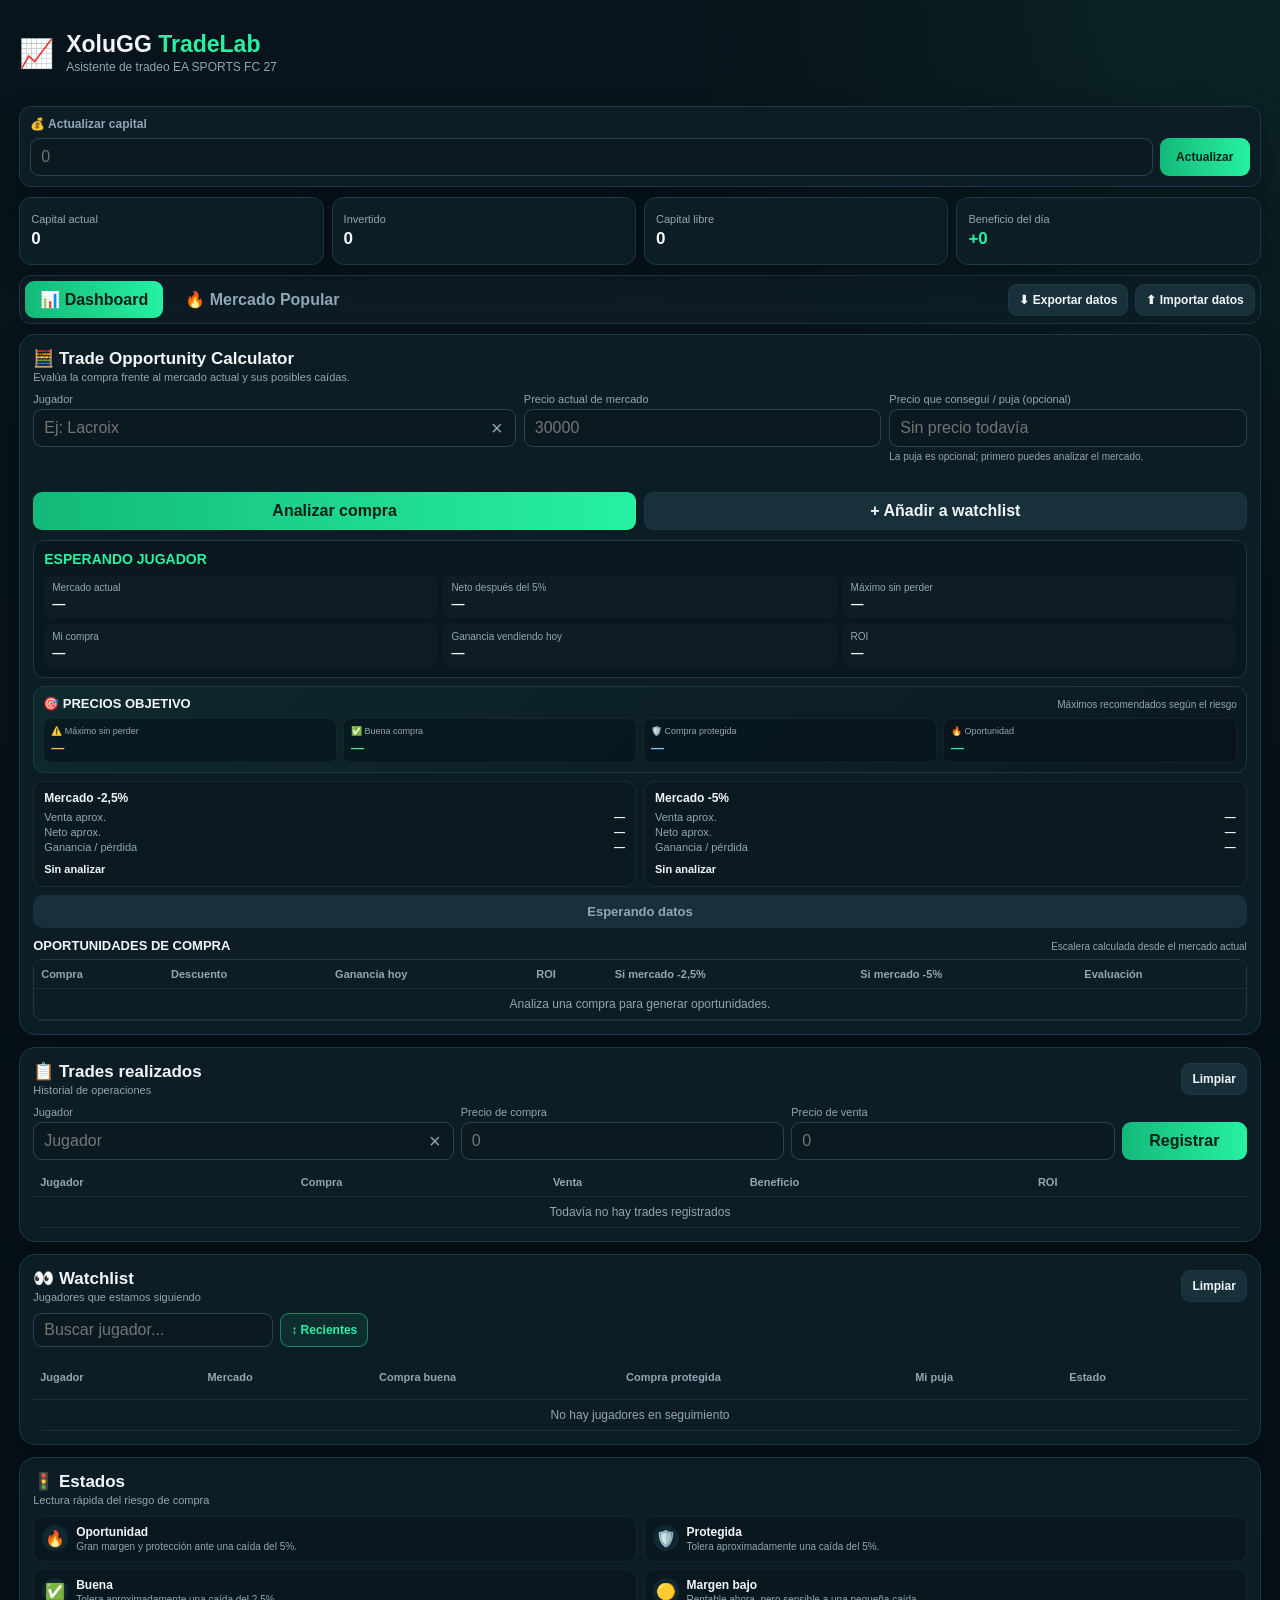
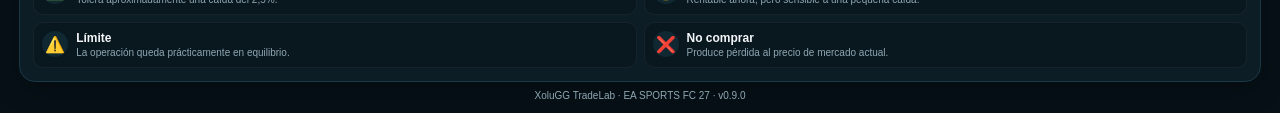
==== commit 16f7378d: "Improve watchlist sorting and search" ====
--- a/index.html
+++ b/index.html
@@ -13,7 +13,7 @@
 
   <link
     rel="stylesheet"
-    href="style.css?v=11"
+    href="style.css?v=12"
   />
 </head>
 
@@ -548,8 +548,32 @@
 
             </div>
 
-
-            <div class="table-wrapper compact-table">
+            <div class="watchlist-toolbar">
+
+              <label class="visually-hidden" for="watchlistSearch">
+                Buscar jugador en Watchlist
+              </label>
+
+              <input
+                id="watchlistSearch"
+                class="watchlist-search"
+                type="search"
+                placeholder="Buscar jugador..."
+                autocomplete="off"
+              >
+
+              <button
+                id="btnWatchlistRecentes"
+                class="small-button watchlist-recent-button is-active"
+                type="button"
+                aria-pressed="true"
+              >
+                ↕ Recientes
+              </button>
+
+            </div>
+
+            <div class="table-wrapper compact-table watchlist-table-wrapper">
 
               <table>
 
@@ -557,28 +581,40 @@
 
                   <tr>
 
-                    <th>
-                      Jugador
+                    <th data-watch-sort-header="jugador" aria-sort="none">
+                      <button class="watchlist-sort-button" data-watch-sort="jugador" type="button">
+                        Jugador <span class="watchlist-sort-indicator" aria-hidden="true"></span>
+                      </button>
                     </th>
 
-                    <th>
-                      Mercado
+                    <th data-watch-sort-header="mercado" aria-sort="none">
+                      <button class="watchlist-sort-button" data-watch-sort="mercado" type="button">
+                        Mercado <span class="watchlist-sort-indicator" aria-hidden="true"></span>
+                      </button>
                     </th>
 
-                    <th>
-                      Compra buena
+                    <th data-watch-sort-header="good" aria-sort="none">
+                      <button class="watchlist-sort-button" data-watch-sort="good" type="button">
+                        Compra buena <span class="watchlist-sort-indicator" aria-hidden="true"></span>
+                      </button>
                     </th>
 
-                    <th>
-                      Compra protegida
+                    <th data-watch-sort-header="protected" aria-sort="none">
+                      <button class="watchlist-sort-button" data-watch-sort="protected" type="button">
+                        Compra protegida <span class="watchlist-sort-indicator" aria-hidden="true"></span>
+                      </button>
                     </th>
 
-                    <th>
-                      Mi puja
+                    <th data-watch-sort-header="bid" aria-sort="none">
+                      <button class="watchlist-sort-button" data-watch-sort="bid" type="button">
+                        Mi puja <span class="watchlist-sort-indicator" aria-hidden="true"></span>
+                      </button>
                     </th>
 
-                    <th>
-                      Estado
+                    <th data-watch-sort-header="status" aria-sort="none">
+                      <button class="watchlist-sort-button" data-watch-sort="status" type="button">
+                        Estado <span class="watchlist-sort-indicator" aria-hidden="true"></span>
+                      </button>
                     </th>
 
                     <th></th>
@@ -710,6 +746,18 @@
 
           </div>
 
+        </div>
+
+        <div class="popular-context-bar">
+          <div id="popularSnapshotSummary" class="popular-snapshot-summary"
+            aria-label="Último snapshot importado">
+            <span class="popular-snapshot-label">Último snapshot importado</span>
+            <strong id="popularSnapshotStatus" class="popular-snapshot-status snapshot-unknown">
+              ⚪ Snapshot XoluGG · No disponible
+            </strong>
+            <small id="popularSnapshotDetails">No disponible</small>
+          </div>
+          <p id="popularReviewing" class="popular-reviewing" aria-live="polite" hidden></p>
         </div>
 
 
@@ -887,7 +935,7 @@
                 <th>Precio</th>
                 <th>Compra ideal</th>
                 <th>Máximo</th>
-                <th>Actualizado</th>
+                <th>Frescura</th>
                 <th>Acciones</th>
               </tr>
             </thead>
@@ -945,7 +993,7 @@
 
   <script src="meta-players.js?v=5"></script>
 
-  <script src="app.js?v=11"></script>
+  <script src="app.js?v=12"></script>
 
 
   <!-- =====================================================
--- a/style.css
+++ b/style.css
@@ -1166,6 +1166,81 @@
     9px;
 }
 
+.watchlist-toolbar {
+  display: flex;
+  align-items: center;
+  gap: 7px;
+  margin-bottom: 8px;
+}
+
+.watchlist-search {
+  max-width: 240px;
+  height: 34px;
+}
+
+.watchlist-recent-button {
+  flex: 0 0 auto;
+  min-height: 34px;
+}
+
+.watchlist-recent-button.is-active {
+  color: var(--green);
+  border-color: rgba(39, 241, 163, 0.45);
+  background: rgba(39, 241, 163, 0.08);
+}
+
+.watchlist-table-wrapper {
+  max-height: 430px;
+  overflow: auto;
+  overscroll-behavior: contain;
+}
+
+.watchlist-table-wrapper th {
+  box-shadow: 0 1px 0 var(--border-soft);
+}
+
+.watchlist-sort-button {
+  display: inline-flex;
+  align-items: center;
+  gap: 4px;
+  min-height: 28px;
+  padding: 0;
+  border: 0;
+  background: transparent;
+  color: inherit;
+  font: inherit;
+  font-weight: 700;
+  cursor: pointer;
+}
+
+.watchlist-sort-button:focus-visible {
+  border-radius: 4px;
+  outline: 2px solid var(--green);
+  outline-offset: 2px;
+}
+
+[data-watch-sort-header].is-active,
+[data-watch-sort-header].is-active .watchlist-sort-button {
+  color: var(--green);
+}
+
+.watchlist-sort-indicator {
+  min-width: 9px;
+  font-size: 12px;
+}
+
+.visually-hidden {
+  position: absolute;
+  width: 1px;
+  height: 1px;
+  padding: 0;
+  margin: -1px;
+  overflow: hidden;
+  clip: rect(0, 0, 0, 0);
+  white-space: nowrap;
+  border: 0;
+}
+
 table {
   width: 100%;
 
@@ -1625,6 +1700,28 @@
 
   font-size:
     9px;
+}
+
+.popular-card-type {
+  align-self: flex-start;
+  padding: 2px 6px;
+  border: 1px solid #52616a;
+  border-radius: 999px;
+  color: var(--muted);
+  font-size: 8px;
+  font-weight: 800;
+  letter-spacing: .04em;
+  text-transform: uppercase;
+}
+
+.popular-card-type.gold {
+  border-color: #b89a42;
+  color: #f2d67a;
+}
+
+.popular-card-type.special {
+  border-color: #8567cf;
+  color: #c7b4ff;
 }
 
 
@@ -1945,6 +2042,19 @@
 
     flex-direction:
       column;
+  }
+
+  .watchlist-toolbar {
+    align-items: stretch;
+  }
+
+  .watchlist-search {
+    min-width: 0;
+    max-width: none;
+  }
+
+  .watchlist-table-wrapper {
+    max-height: 340px;
   }
 
 }
@@ -2146,6 +2256,134 @@
 
 .field-hint { color: var(--muted); font-size: 10px; }
 .compact-trade-form { align-items: end; }
+
+/* Fase 11: frescura del snapshot y fila activa de Mercado Popular. */
+.popular-context-bar {
+  display: flex;
+  align-items: center;
+  justify-content: space-between;
+  gap: 12px;
+  margin: -2px 0 12px;
+}
+
+.popular-snapshot-summary {
+  display: grid;
+  gap: 2px;
+  min-width: 0;
+}
+
+.popular-snapshot-label,
+.popular-snapshot-summary small {
+  color: var(--muted);
+  font-size: 9px;
+}
+
+.popular-snapshot-status {
+  justify-self: start;
+  padding: 3px 6px;
+  border-radius: 6px;
+  font-size: 12px;
+}
+
+.popular-reviewing {
+  max-width: min(48%, 420px);
+  margin: 0;
+  padding: 6px 9px;
+  overflow: hidden;
+  color: var(--text);
+  background: rgba(39, 241, 163, 0.08);
+  border: 1px solid rgba(39, 241, 163, 0.25);
+  border-radius: 8px;
+  font-size: 11px;
+  font-weight: 700;
+  text-overflow: ellipsis;
+  white-space: nowrap;
+}
+
+.snapshot-freshness {
+  display: inline-flex;
+  align-items: center;
+  gap: 4px;
+  padding: 3px 6px;
+  border-radius: 6px;
+  font-size: 9px;
+  font-weight: 700;
+  white-space: nowrap;
+}
+
+.popular-snapshot-status.snapshot-fresh,
+.snapshot-freshness.snapshot-fresh {
+  color: var(--green);
+  background: rgba(39, 241, 163, 0.10);
+}
+
+.popular-snapshot-status.snapshot-recent,
+.snapshot-freshness.snapshot-recent {
+  color: var(--yellow);
+  background: rgba(241, 200, 75, 0.10);
+}
+
+.popular-snapshot-status.snapshot-aging,
+.snapshot-freshness.snapshot-aging {
+  color: #ffad5c;
+  background: rgba(255, 159, 67, 0.11);
+}
+
+.popular-snapshot-status.snapshot-stale,
+.snapshot-freshness.snapshot-stale {
+  color: var(--red);
+  background: rgba(255, 101, 101, 0.10);
+}
+
+.popular-snapshot-status.snapshot-unknown,
+.snapshot-freshness.snapshot-unknown {
+  color: var(--muted);
+  background: #17303a;
+}
+
+.popular-price-unavailable {
+  color: var(--yellow);
+  font-weight: 700;
+}
+
+.popular-player-row {
+  cursor: pointer;
+  transition: background 0.15s ease, box-shadow 0.15s ease;
+}
+
+@media (hover: hover) {
+  .popular-player-row:hover > td {
+    background: rgba(255, 255, 255, 0.025);
+  }
+}
+
+.popular-player-row.is-selected > td {
+  background: rgba(39, 241, 163, 0.075);
+  box-shadow: inset 3px 0 0 var(--green);
+}
+
+.popular-player-row:focus-visible {
+  outline: none;
+}
+
+.popular-player-row:focus-visible > td {
+  box-shadow: inset 0 0 0 1px var(--green);
+}
+
+.popular-player-row.is-selected:focus-visible > td {
+  box-shadow: inset 3px 0 0 var(--green), inset 0 0 0 1px var(--green);
+}
+
+@media (max-width: 600px) {
+  .popular-context-bar {
+    align-items: stretch;
+    flex-direction: column;
+  }
+
+  .popular-reviewing {
+    max-width: 100%;
+  }
+}
 
 
 /* Sugerencias compartidas por los campos Jugador. */
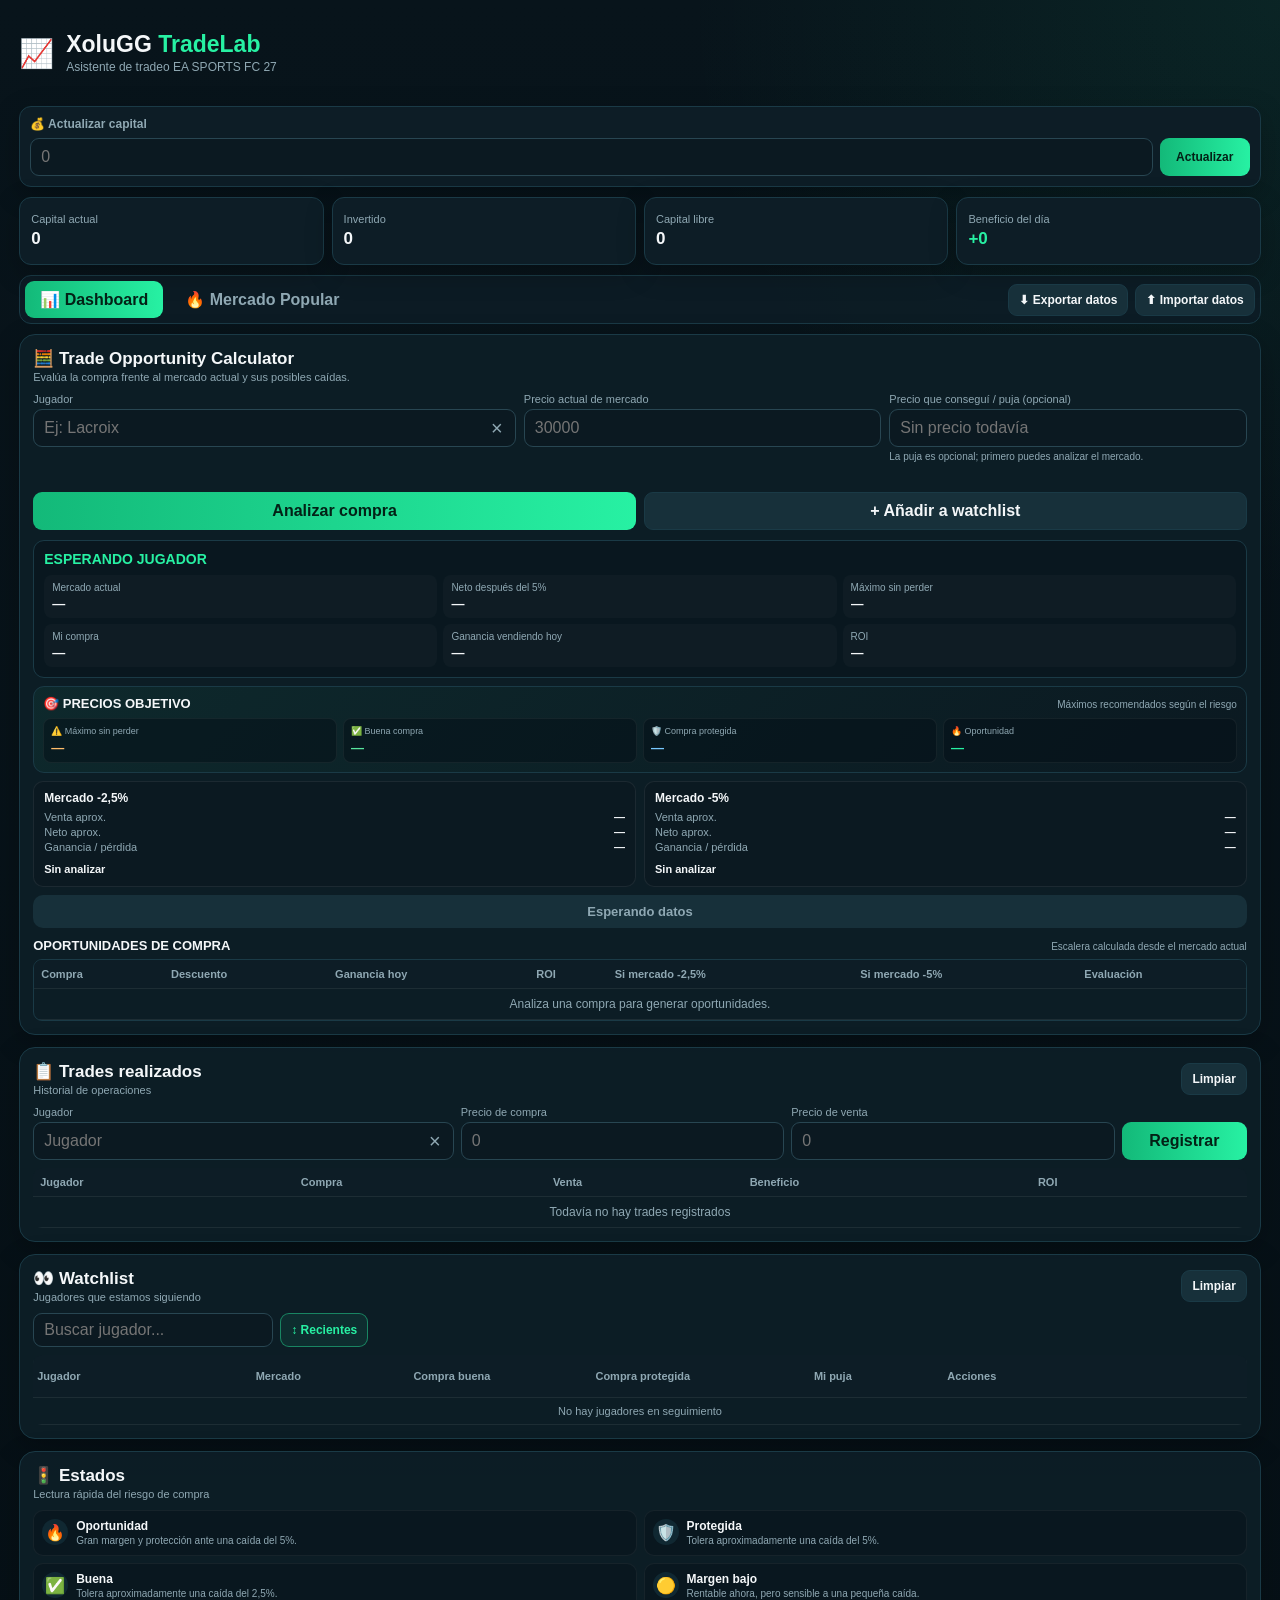
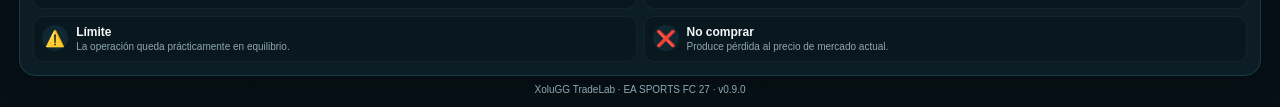
==== commit 0e0ef98e: "Add Watchlist price editing and FUTBIN actions" ====
--- a/index.html
+++ b/index.html
@@ -575,7 +575,7 @@
 
             <div class="table-wrapper compact-table watchlist-table-wrapper">
 
-              <table>
+              <table class="watchlist-table">
 
                 <thead>
 
@@ -611,13 +611,9 @@
                       </button>
                     </th>
 
-                    <th data-watch-sort-header="status" aria-sort="none">
-                      <button class="watchlist-sort-button" data-watch-sort="status" type="button">
-                        Estado <span class="watchlist-sort-indicator" aria-hidden="true"></span>
-                      </button>
+                    <th class="watchlist-actions-header">
+                      Acciones
                     </th>
-
-                    <th></th>
 
                   </tr>
 
--- a/style.css
+++ b/style.css
@@ -1191,7 +1191,8 @@
 
 .watchlist-table-wrapper {
   max-height: 430px;
-  overflow: auto;
+  overflow-x: hidden;
+  overflow-y: auto;
   overscroll-behavior: contain;
 }
 
@@ -1210,6 +1211,8 @@
   color: inherit;
   font: inherit;
   font-weight: 700;
+  line-height: 1.15;
+  text-align: left;
   cursor: pointer;
 }
 
@@ -1227,6 +1230,135 @@
 .watchlist-sort-indicator {
   min-width: 9px;
   font-size: 12px;
+}
+
+.watchlist-table {
+  width: 100%;
+  min-width: 0;
+  table-layout: fixed;
+}
+
+.watchlist-table th,
+.watchlist-table td {
+  padding: 7px 4px;
+  overflow: hidden;
+  font-size: 11px;
+  text-overflow: ellipsis;
+}
+
+.watchlist-table th {
+  white-space: normal;
+}
+
+.watchlist-table th:nth-child(1) { width: 18%; }
+.watchlist-table th:nth-child(2) { width: 13%; }
+.watchlist-table th:nth-child(3) { width: 15%; }
+.watchlist-table th:nth-child(4) { width: 18%; }
+.watchlist-table th:nth-child(5) { width: 11%; }
+.watchlist-table th:nth-child(6) { width: 25%; }
+
+.watchlist-player-cell,
+.watchlist-player-cell strong {
+  min-width: 0;
+  overflow: hidden;
+  text-overflow: ellipsis;
+}
+
+.watchlist-player-cell strong {
+  display: block;
+}
+
+.watchlist-market-cell.is-editing {
+  overflow: visible;
+  white-space: normal;
+}
+
+.watchlist-price-editor,
+.watchlist-actions {
+  display: flex;
+  align-items: center;
+  gap: 3px;
+}
+
+.watchlist-price-editor {
+  flex-wrap: wrap;
+}
+
+.watchlist-price-input {
+  width: 118px;
+  height: 32px;
+  font-variant-numeric: tabular-nums;
+}
+
+.watchlist-action-button {
+  display: inline-flex;
+  align-items: center;
+  justify-content: center;
+  min-height: 30px;
+  padding: 4px 6px;
+  border: 1px solid #315462;
+  border-radius: 7px;
+  background: #10242e;
+  color: var(--text);
+  font-size: 10px;
+  font-weight: 750;
+  line-height: 1;
+  text-decoration: none;
+  cursor: pointer;
+}
+
+.watchlist-action-button:hover,
+.watchlist-action-button:focus-visible {
+  border-color: var(--green);
+  color: var(--green);
+}
+
+.watchlist-action-button:focus-visible,
+.watchlist-price-input:focus-visible {
+  outline: 2px solid var(--green);
+  outline-offset: 2px;
+}
+
+.watchlist-action-button.primary {
+  border-color: rgba(39, 241, 163, 0.5);
+  background: rgba(39, 241, 163, 0.12);
+  color: var(--green);
+}
+
+.watchlist-action-button.restore {
+  color: #78c9ff;
+}
+
+.watchlist-action-button:disabled,
+.watchlist-action-unavailable {
+  opacity: 0.48;
+  cursor: not-allowed;
+}
+
+.watchlist-price-feedback {
+  display: block;
+  min-height: 14px;
+  margin-top: 3px;
+  color: var(--red);
+  font-size: 10px;
+}
+
+.watchlist-actions-cell,
+.watchlist-actions-header {
+  background: #0d1d26;
+}
+
+.watchlist-actions-cell {
+  z-index: 1;
+}
+
+.watchlist-actions-cell .remove-button {
+  flex: 0 0 auto;
+  padding: 2px 3px;
+}
+
+tbody tr:hover .watchlist-actions-cell {
+  background: #10242e;
 }
 
 .visually-hidden {
@@ -2055,6 +2187,11 @@
 
   .watchlist-table-wrapper {
     max-height: 340px;
+    overflow-x: auto;
+  }
+
+  .watchlist-table {
+    min-width: 680px;
   }
 
 }
